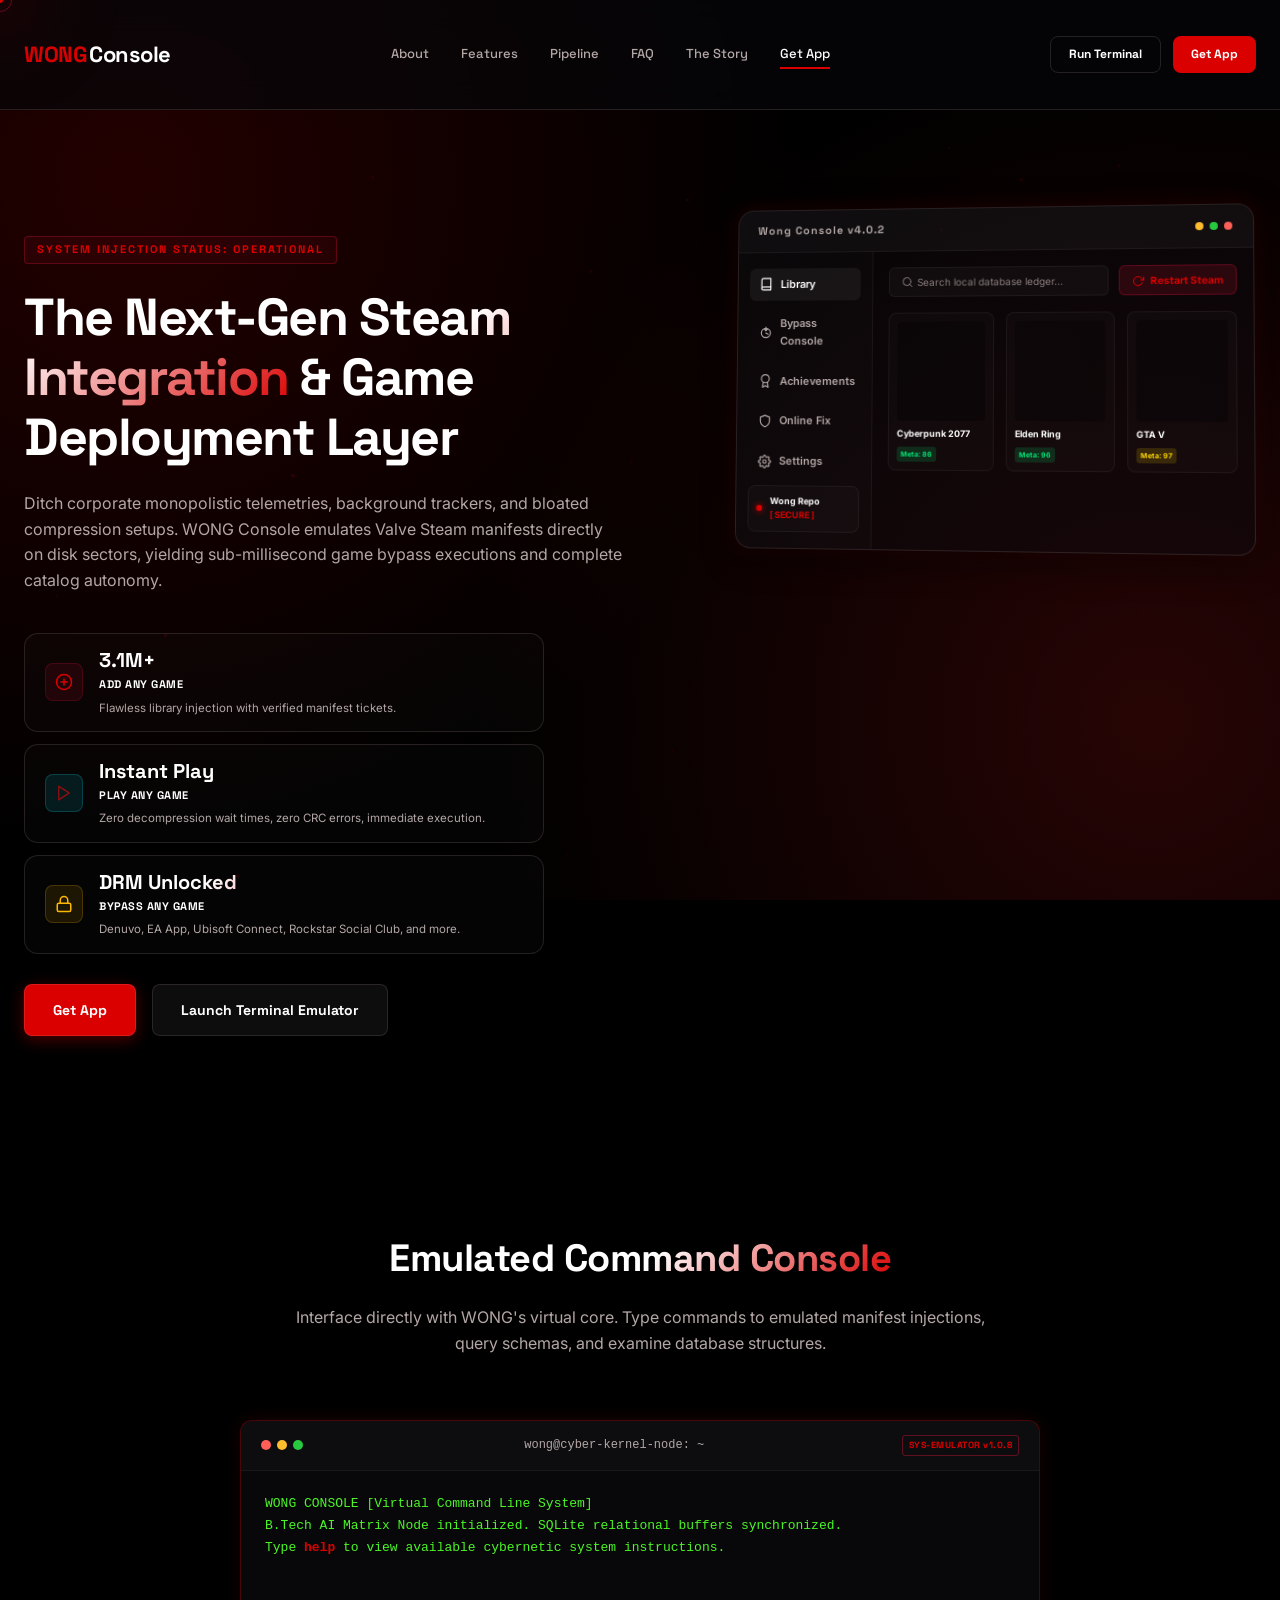
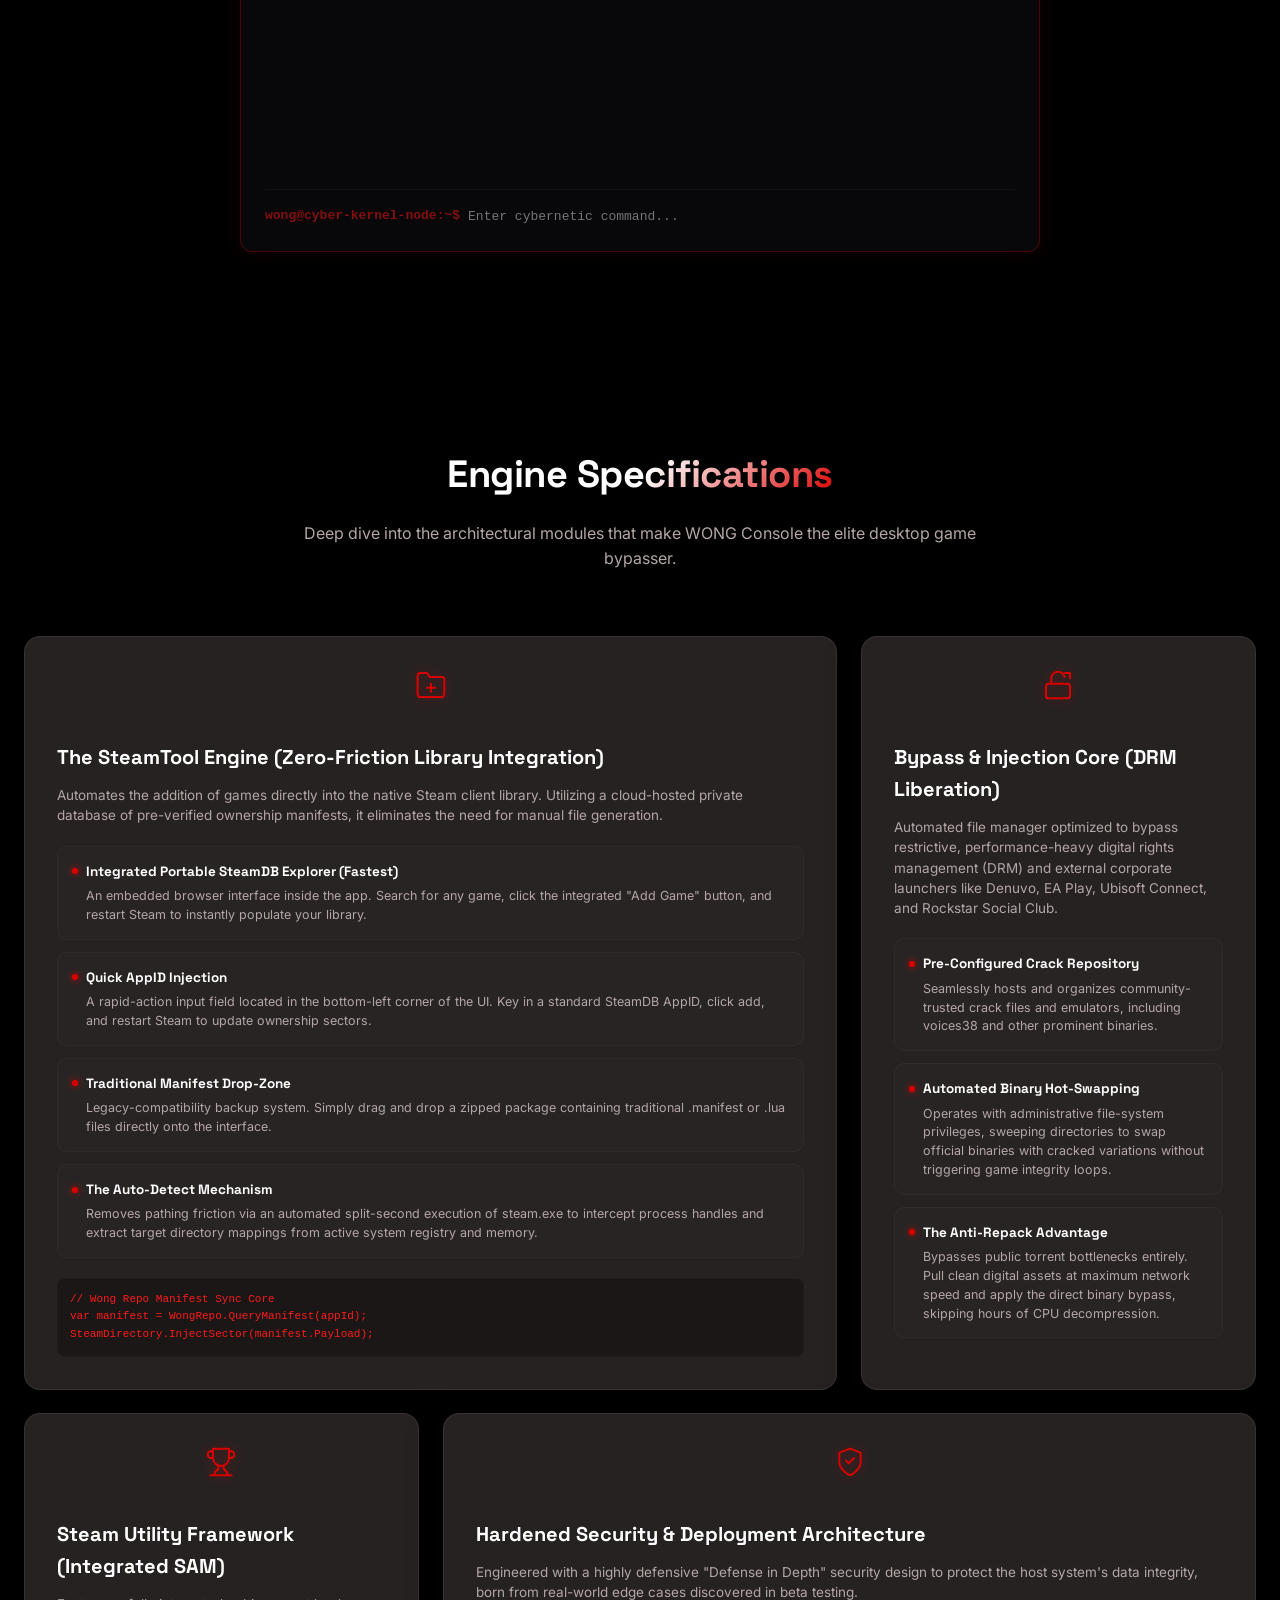
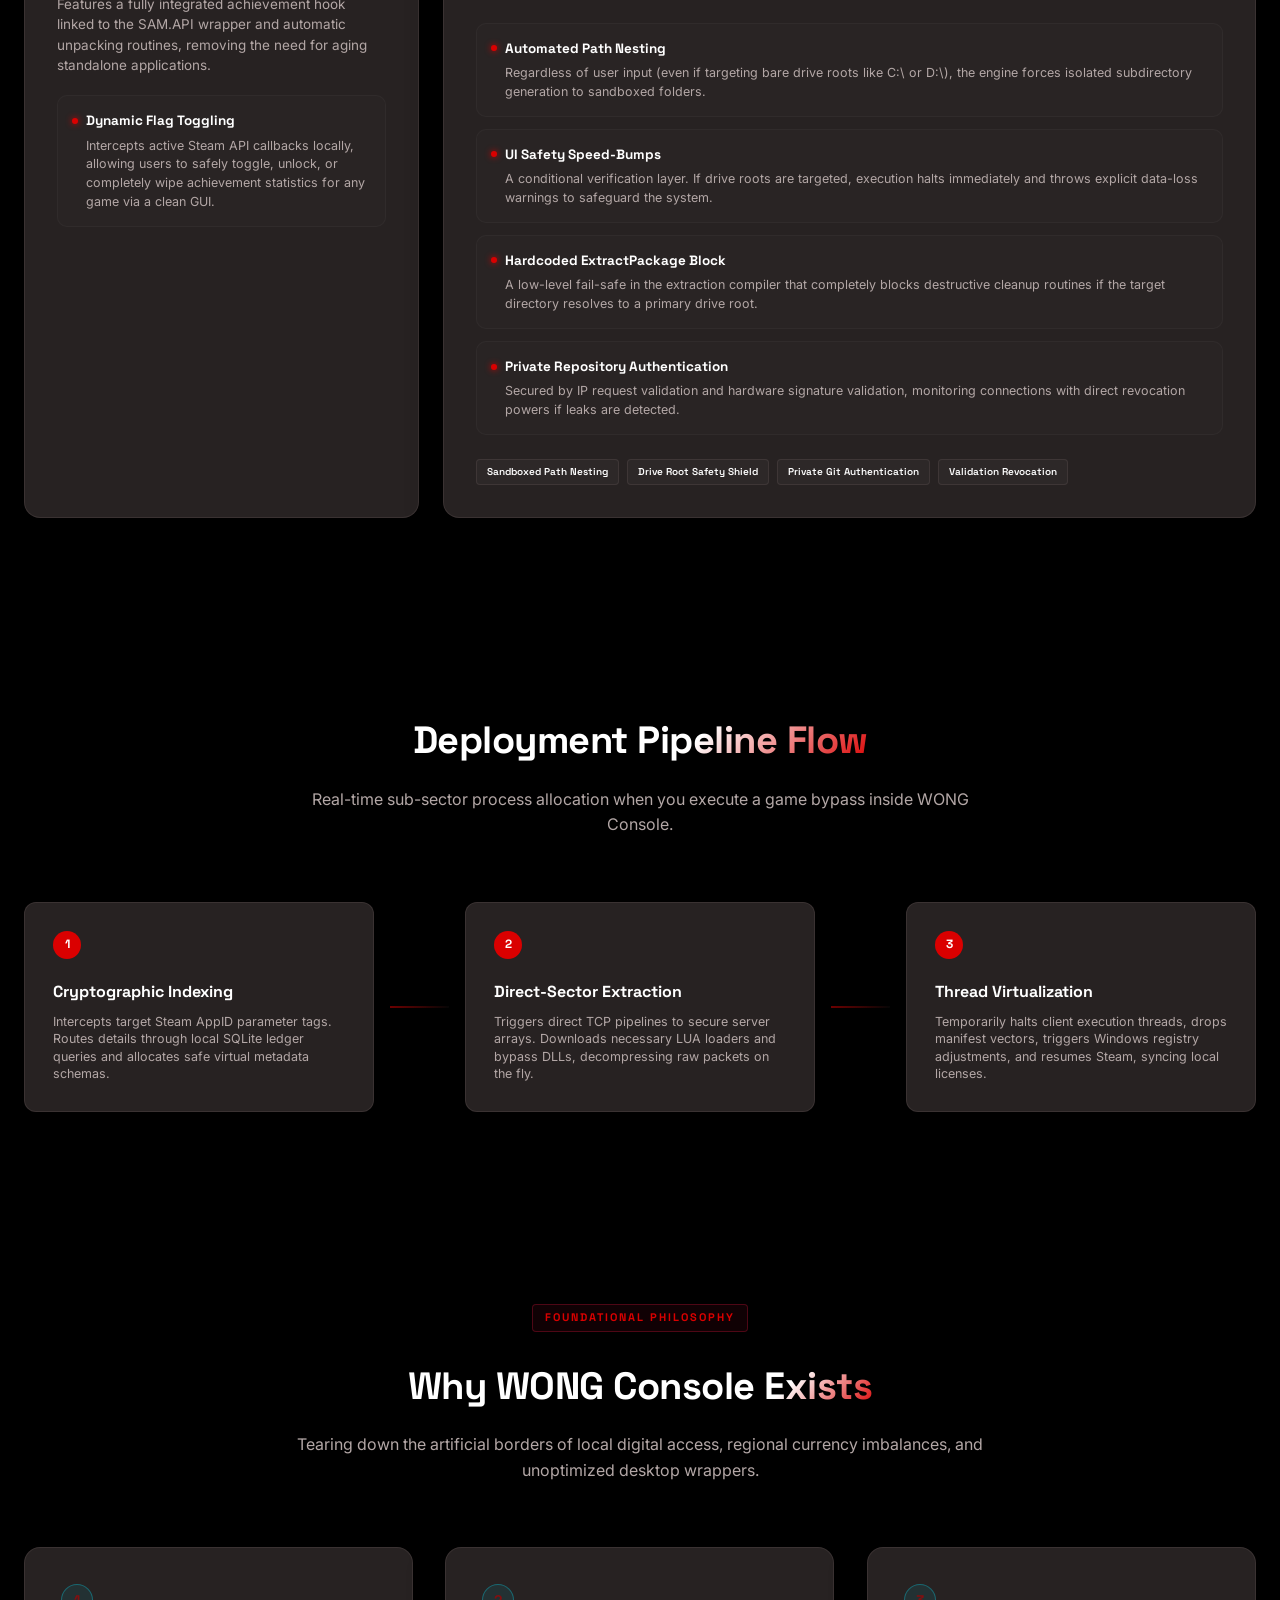
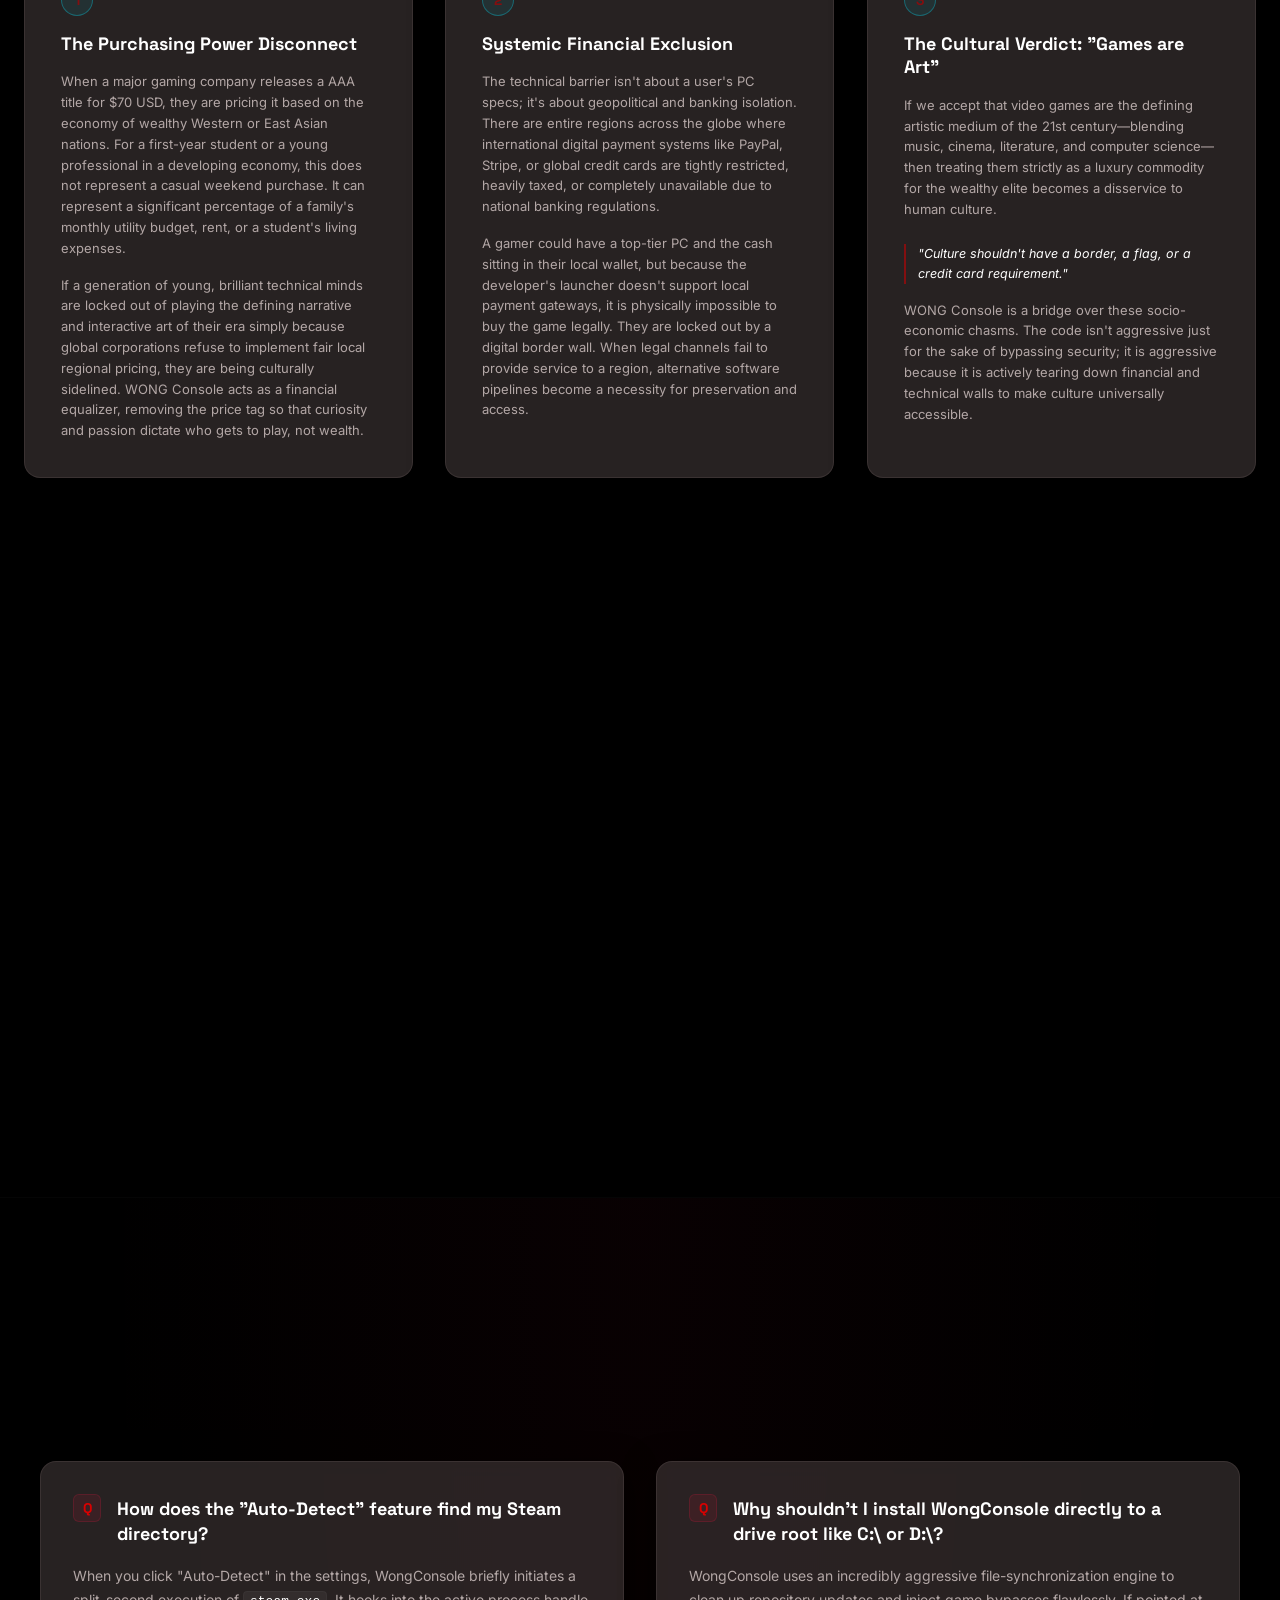
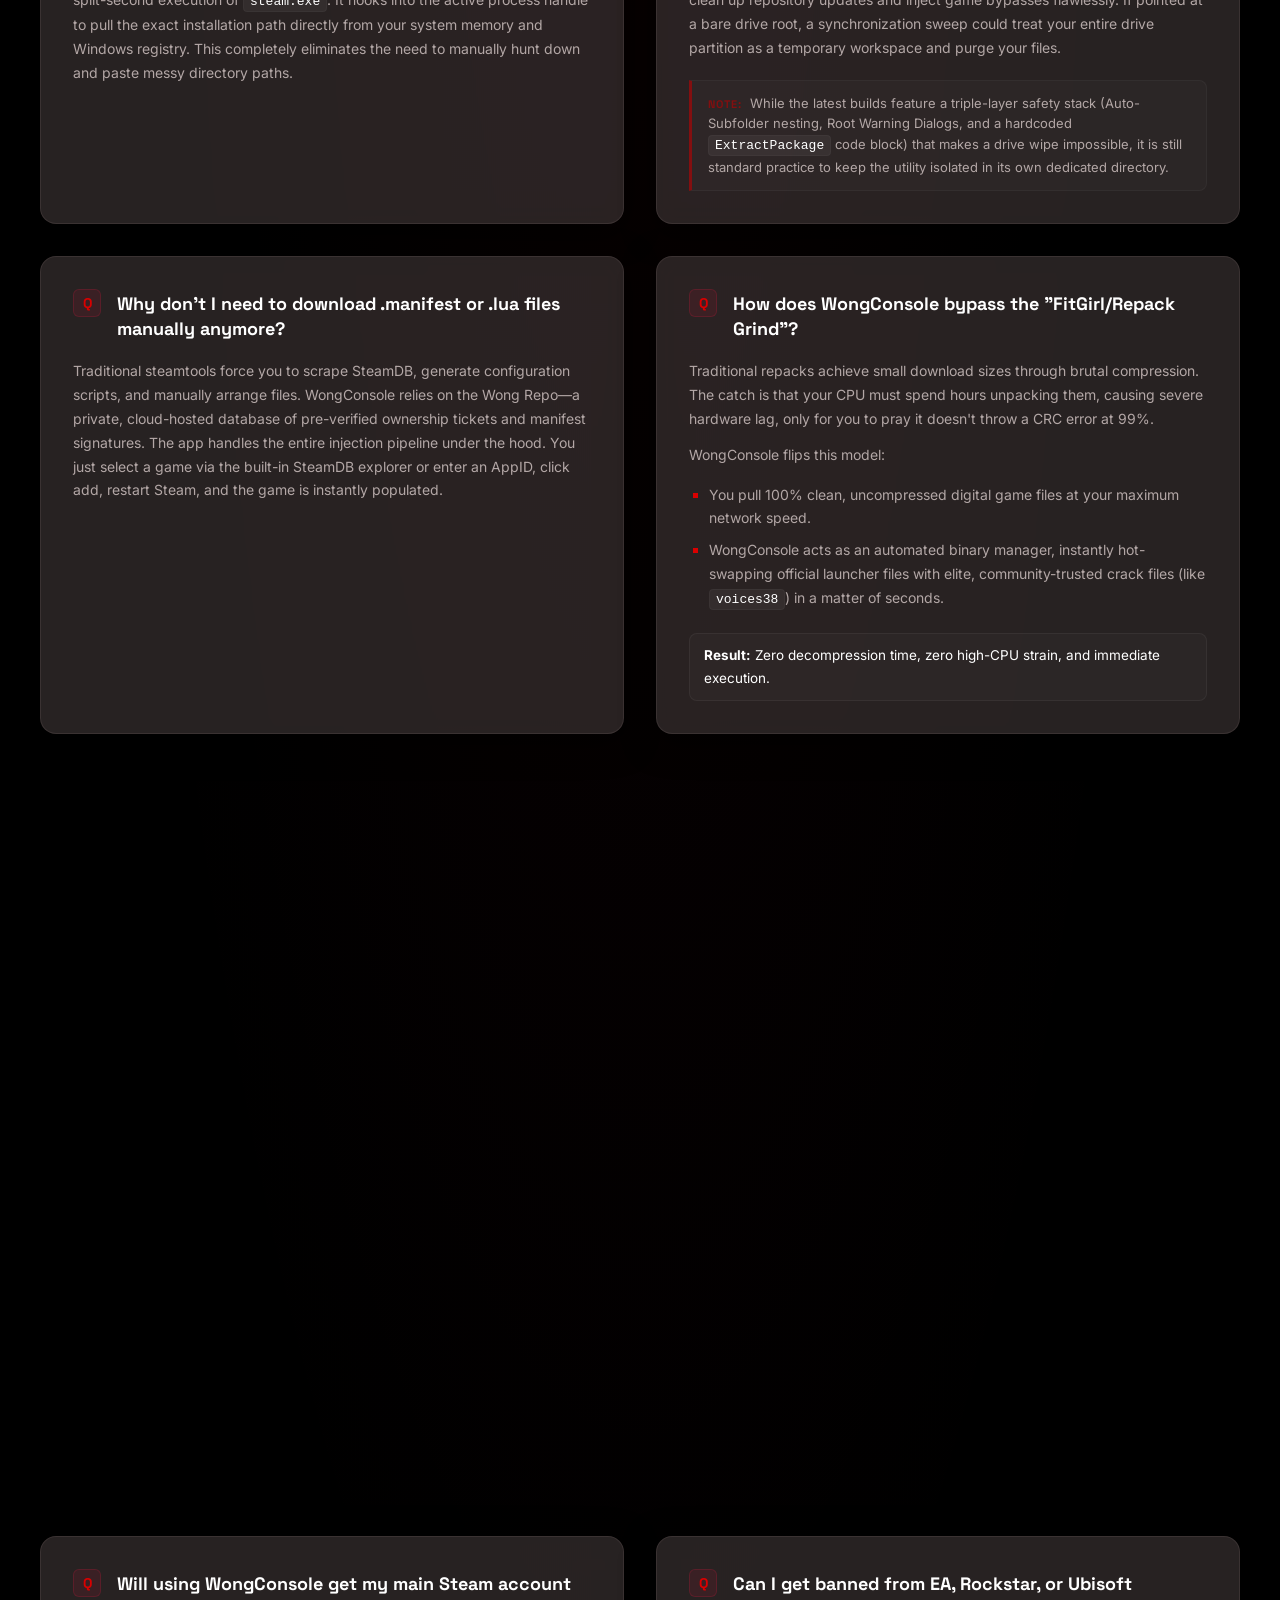
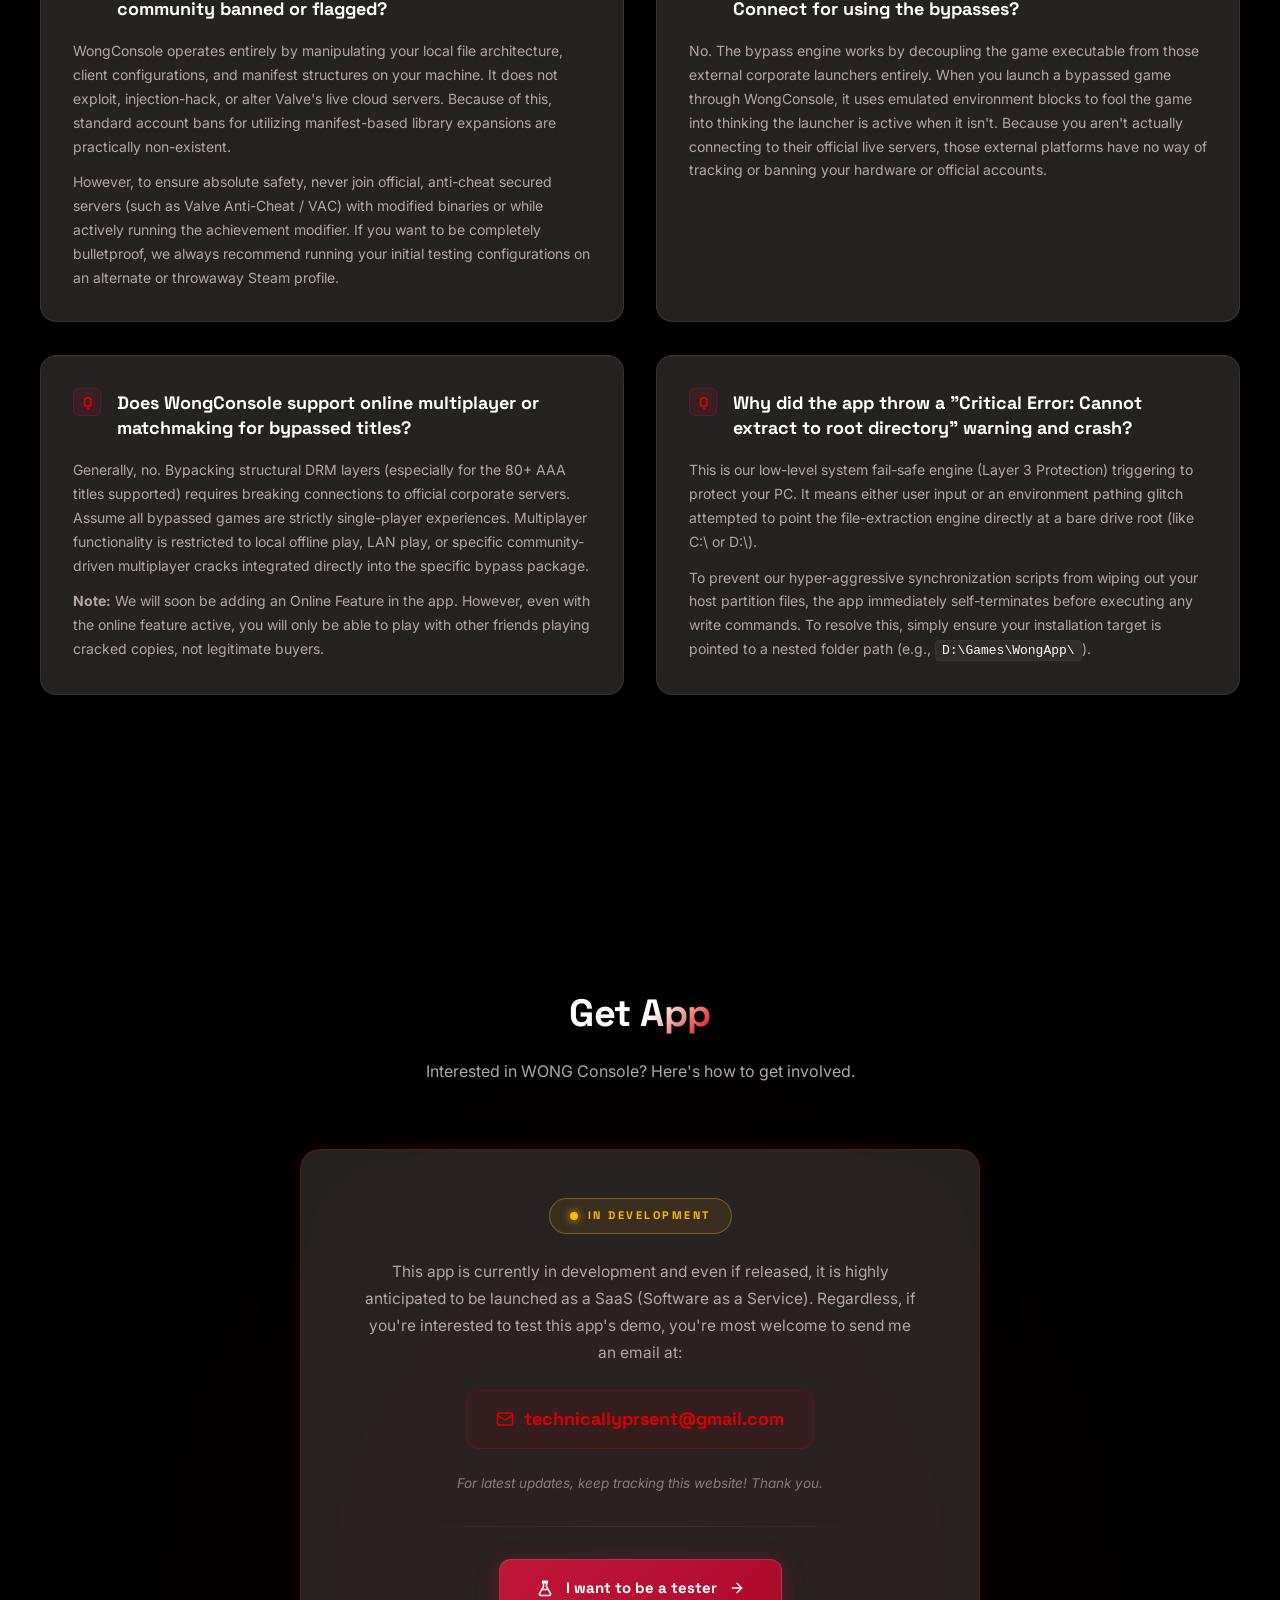
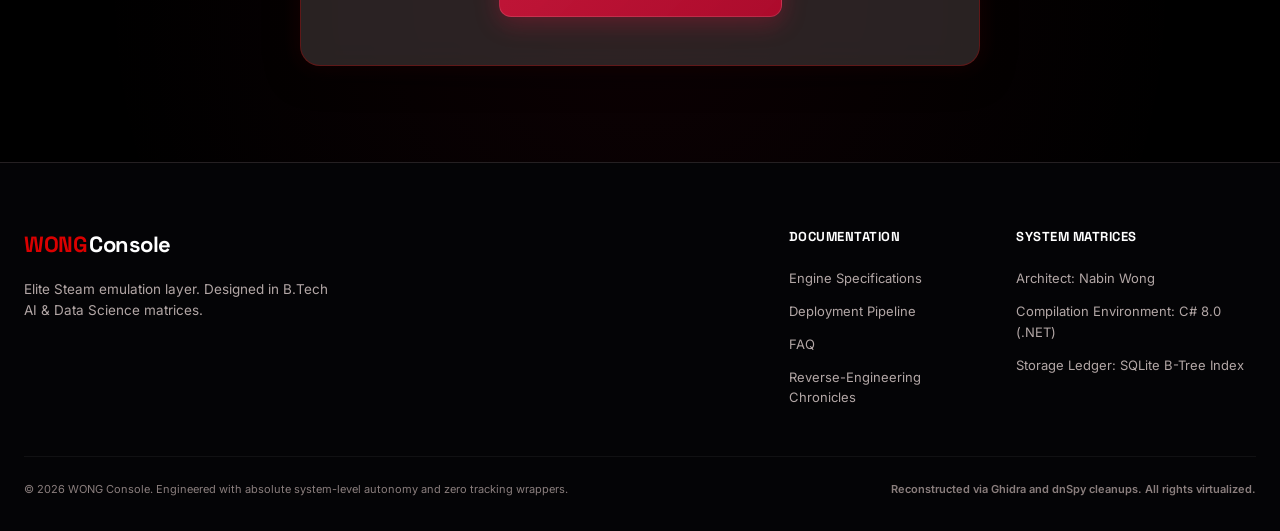
==== index.html @ 39226d30 "Sleek bento layout and premium custom pointer" ====
<!DOCTYPE html>
<html lang="en">
<head>
    <meta charset="UTF-8">
    <meta name="viewport" content="width=device-width, initial-scale=1.0">
    <meta name="description" content="WONG Console is a high-performance, O(1) memory-cached Steam companion and game bypass system built using GPU-accelerated XAML and local SQLite ledgers.">
    <title>WONG Console — High-Performance Steam Integration Engine</title>
    
    <!-- Premium Typography -->
    <link rel="preconnect" href="https://fonts.googleapis.com">
    <link rel="preconnect" href="https://fonts.gstatic.com" crossorigin>
    <link href="https://fonts.googleapis.com/css2?family=Space+Grotesk:wght@400;500;700&family=Inter:wght@300;400;500;600;700&display=swap" rel="stylesheet">
    
    <!-- Custom Cybernetic CSS Styling -->
    <link rel="stylesheet" href="index.css">
</head>
<body>

    <!-- Cyber Preloader Boot Sequence -->
    <div class="cyber-preloader" id="cyberPreloader">
        <div class="preloader-bg-glow"></div>
        <div class="preloader-grid-bg"></div>
        <div class="preloader-content">
            <div class="preloader-logo">
                <span class="preloader-logo-accent">WONG</span>Console
            </div>
            <div class="preloader-panel">
                <div class="preloader-logs" id="preloaderLogs">
                    <!-- Dynamic boot diagnostic logs fed via JS -->
                </div>
                <div class="preloader-progress-container">
                    <div class="preloader-progress-meta">
                        <span class="preloader-status" id="preloaderStatus">SYNCHRONIZING DESKTOP SECTORS...</span>
                        <span class="preloader-percentage" id="preloaderPercentage">00%</span>
                    </div>
                    <div class="preloader-bar-bg">
                        <div class="preloader-bar-fill" id="preloaderBarFill"></div>
                    </div>
                </div>
            </div>
        </div>
    </div>

    <!-- Scroll Progress Indicator -->
    <div class="scroll-progress-bar" id="scrollProgressBar"></div>

    <!-- Ambient Cursor Glow & Dual-Ring Pointer -->
    <div class="cursor-halo" id="cursorHalo"></div>
    <div class="cursor-ring" id="cursorRing"></div>
    <div class="cursor-dot" id="cursorDot"></div>

    <!-- Ambient Cybernetic Glow Backdrop -->
    <div class="ambient-glow" id="ambientGlow"></div>
    <div class="particles-container" id="particlesContainer"></div>

    <!-- Sticky Glassmorphic Header -->
    <header class="main-header" id="mainHeader">
        <div class="header-container">
            <a href="#" class="logo" id="logoLink">
                <span class="logo-accent">WONG</span>Console
            </a>
            
            <nav class="navbar" id="mainNavbar">
                <a href="#about" class="nav-link" id="navLinkAbout">About</a>
                <a href="#features" class="nav-link" id="navLinkFeatures">Features</a>
                <a href="#pipeline" class="nav-link" id="navLinkPipeline">Pipeline</a>
                <a href="#faq" class="nav-link" id="navLinkFaq">FAQ</a>
                <a href="#story" class="nav-link" id="navLinkStory">The Story</a>
                <a href="#getapp" class="nav-link active" id="navLinkGetApp">Get App</a>
            </nav>

            <div class="header-actions">
                <a href="#terminal" class="btn-action-outline" id="btnHeaderTerminal">Run Terminal</a>
                <a href="#getapp" class="btn-action-primary" id="btnHeaderGet">Get App</a>
            </div>
            
            <button class="mobile-menu-toggle" id="mobileMenuToggle" aria-label="Toggle navigation menu">
                <span class="bar"></span>
                <span class="bar"></span>
                <span class="bar"></span>
            </button>
        </div>
    </header>

    <!-- Mobile Navigation Drawer -->
    <div class="mobile-drawer" id="mobileDrawer">
        <nav class="mobile-navbar">
            <a href="#about" class="mobile-nav-link" id="mobileLinkAbout">About</a>
            <a href="#features" class="mobile-nav-link" id="mobileLinkFeatures">Features</a>
            <a href="#pipeline" class="mobile-nav-link" id="mobileLinkPipeline">Pipeline</a>
            <a href="#faq" class="mobile-nav-link" id="mobileLinkFaq">FAQ</a>
            <a href="#story" class="mobile-nav-link" id="mobileLinkStory">The Story</a>
            <a href="#getapp" class="mobile-nav-link" id="mobileLinkGetApp">Get App</a>
            <a href="#terminal" class="mobile-nav-link" id="mobileLinkTerminal">Simulator Terminal</a>
        </nav>
    </div>

    <!-- Main Content Area -->
    <main class="main-content" id="mainContent">

        <!-- Hero Section with Glowing Typography -->
        <section class="hero-section" id="about">
            <div class="section-container hero-container">
                <div class="hero-text-block">
                    <div class="system-tag reveal-item reveal-delay-1" id="heroSystemTag">SYSTEM INJECTION STATUS: OPERATIONAL</div>
                    <h1 class="hero-title reveal-item reveal-delay-2" id="heroTitle">
                        The Next-Gen <span class="gradient-text">Steam Integration</span> &amp; Game Deployment Layer
                    </h1>
                    <p class="hero-description reveal-item reveal-delay-3" id="heroDescription">
                        Ditch corporate monopolistic telemetries, background trackers, and bloated compression setups. WONG Console emulates Valve Steam manifests directly on disk sectors, yielding sub-millisecond game bypass executions and complete catalog autonomy.
                    </p>
                    
                    <!-- Specialty Pillars Bento -->
                    <div class="specialty-bento reveal-item reveal-delay-4" id="specialtyBento">
                        <!-- Pillar 1: Add any game -->
                        <div class="specialty-card" id="pillarAdd">
                            <div class="specialty-icon">
                                <svg width="18" height="18" viewBox="0 0 24 24" fill="none" stroke="currentColor" stroke-width="2" stroke-linecap="round" stroke-linejoin="round"><circle cx="12" cy="12" r="10"/><line x1="12" y1="8" x2="12" y2="16"/><line x1="8" y1="12" x2="16" y2="12"/></svg>
                            </div>
                            <div class="specialty-info">
                                <span class="specialty-val"><span id="metricGameCounter">0</span>+</span>
                                <span class="specialty-label">Add Any Game</span>
                                <span class="specialty-desc">Flawless library injection with verified manifest tickets.</span>
                            </div>
                        </div>
                        
                        <!-- Pillar 2: Play any game -->
                        <div class="specialty-card" id="pillarPlay">
                            <div class="specialty-icon">
                                <svg width="18" height="18" viewBox="0 0 24 24" fill="none" stroke="currentColor" stroke-width="2" stroke-linecap="round" stroke-linejoin="round"><polygon points="5 3 19 12 5 21 5 3"/></svg>
                            </div>
                            <div class="specialty-info">
                                <span class="specialty-val">Instant Play</span>
                                <span class="specialty-label">Play Any Game</span>
                                <span class="specialty-desc">Zero decompression wait times, zero CRC errors, immediate execution.</span>
                            </div>
                        </div>

                        <!-- Pillar 3: Bypass any game -->
                        <div class="specialty-card" id="pillarBypass">
                            <div class="specialty-icon">
                                <svg width="18" height="18" viewBox="0 0 24 24" fill="none" stroke="currentColor" stroke-width="2" stroke-linecap="round" stroke-linejoin="round"><rect x="3" y="11" width="18" height="11" rx="2" ry="2"/><path d="M7 11V7a5 5 0 0 1 10 0v4"/></svg>
                            </div>
                            <div class="specialty-info">
                                <span class="specialty-val gradient-text">DRM Unlocked</span>
                                <span class="specialty-label">Bypass Any Game</span>
                                <span class="specialty-desc">Denuvo, EA App, Ubisoft Connect, Rockstar Social Club, and more.</span>
                            </div>
                        </div>
                    </div>

                    <div class="hero-cta-buttons reveal-item reveal-delay-5">
                        <a href="#getapp" class="btn-primary" id="btnHeroGetApp">Get App</a>
                        <a href="#terminal" class="btn-secondary" id="btnHeroTerminal">Launch Terminal Emulator</a>
                    </div>
                </div>

                <!-- High-fidelity simulated App UI Shell (Interactive Card) -->
                <div class="hero-visual-block reveal-item reveal-scale reveal-delay-3" id="heroVisualBlock">
                    <div class="app-ui-mockup" id="appUiMockup">
                        <!-- Mockup Title Bar -->
                        <div class="mockup-titlebar">
                            <div class="titlebar-logo">Wong Console v4.0.2</div>
                            <div class="titlebar-controls">
                                <span class="dot dot-min"></span>
                                <span class="dot dot-max"></span>
                                <span class="dot dot-close"></span>
                            </div>
                        </div>
                        <!-- Mockup Main Structure -->
                        <div class="mockup-body">
                            <!-- Sidebar -->
                            <aside class="mockup-sidebar">
                                <div class="sidebar-item active"><svg class="sidebar-icon" width="14" height="14" viewBox="0 0 24 24" fill="none" stroke="currentColor" stroke-width="2" stroke-linecap="round" stroke-linejoin="round"><path d="M4 19.5A2.5 2.5 0 0 1 6.5 17H20"/><path d="M6.5 2H20v20H6.5A2.5 2.5 0 0 1 4 19.5v-15A2.5 2.5 0 0 1 6.5 2z"/></svg> Library</div>
                                <div class="sidebar-item"><svg class="sidebar-icon" width="14" height="14" viewBox="0 0 24 24" fill="none" stroke="currentColor" stroke-width="2" stroke-linecap="round" stroke-linejoin="round"><path d="M12 2v6l3-3"/><path d="M12 8l-3-3"/><path d="M20 12a8 8 0 1 1-16 0 8 8 0 0 1 16 0z"/><path d="M12 12l4 2"/></svg> Bypass Console</div>
                                <div class="sidebar-item"><svg class="sidebar-icon" width="14" height="14" viewBox="0 0 24 24" fill="none" stroke="currentColor" stroke-width="2" stroke-linecap="round" stroke-linejoin="round"><circle cx="12" cy="8" r="7"/><path d="M8.21 13.89L7 23l5-3 5 3-1.21-9.12"/></svg> Achievements</div>
                                <div class="sidebar-item"><svg class="sidebar-icon" width="14" height="14" viewBox="0 0 24 24" fill="none" stroke="currentColor" stroke-width="2" stroke-linecap="round" stroke-linejoin="round"><path d="M12 22s8-4 8-10V5l-8-3-8 3v7c0 6 8 10 8 10z"/></svg> Online Fix</div>
                                <div class="sidebar-item"><svg class="sidebar-icon" width="14" height="14" viewBox="0 0 24 24" fill="none" stroke="currentColor" stroke-width="2" stroke-linecap="round" stroke-linejoin="round"><circle cx="12" cy="12" r="3"/><path d="M19.4 15a1.65 1.65 0 0 0 .33 1.82l.06.06a2 2 0 0 1-2.83 2.83l-.06-.06a1.65 1.65 0 0 0-1.82-.33 1.65 1.65 0 0 0-1 1.51V21a2 2 0 0 1-4 0v-.09A1.65 1.65 0 0 0 9 19.4a1.65 1.65 0 0 0-1.82.33l-.06.06a2 2 0 0 1-2.83-2.83l.06-.06A1.65 1.65 0 0 0 4.68 15a1.65 1.65 0 0 0-1.51-1H3a2 2 0 0 1 0-4h.09A1.65 1.65 0 0 0 4.6 9a1.65 1.65 0 0 0-.33-1.82l-.06-.06a2 2 0 0 1 2.83-2.83l.06.06A1.65 1.65 0 0 0 9 4.68a1.65 1.65 0 0 0 1-1.51V3a2 2 0 0 1 4 0v.09a1.65 1.65 0 0 0 1 1.51 1.65 1.65 0 0 0 1.82-.33l.06-.06a2 2 0 0 1 2.83 2.83l-.06.06A1.65 1.65 0 0 0 19.4 9a1.65 1.65 0 0 0 1.51 1H21a2 2 0 0 1 0 4h-.09a1.65 1.65 0 0 0-1.51 1z"/></svg> Settings</div>
                                <div class="sidebar-status-card">
                                    <div class="status-indicator-dot"></div>
                                    <div class="status-card-text">
                                        <div class="status-card-title">Wong Repo</div>
                                        <div class="status-card-sub">[ SECURE ]</div>
                                    </div>
                                </div>
                            </aside>
                            <!-- Main Panel -->
                            <div class="mockup-main">
                                <div class="mockup-header">
                                    <div class="mockup-search-bar"><svg class="mockup-inline-icon" width="12" height="12" viewBox="0 0 24 24" fill="none" stroke="currentColor" stroke-width="2" stroke-linecap="round" stroke-linejoin="round"><circle cx="11" cy="11" r="8"/><line x1="21" y1="21" x2="16.65" y2="16.65"/></svg> Search local database ledger...</div>
                                    <div class="mockup-steam-btn"><svg class="mockup-inline-icon" width="12" height="12" viewBox="0 0 24 24" fill="none" stroke="currentColor" stroke-width="2" stroke-linecap="round" stroke-linejoin="round"><polyline points="23 4 23 10 17 10"/><path d="M20.49 15a9 9 0 1 1-2.12-9.36L23 10"/></svg> Restart Steam</div>
                                </div>
                                <div class="mockup-grid">
                                    <div class="mockup-card">
                                        <div class="mockup-card-image card-img-cyberpunk"></div>
                                        <div class="mockup-card-title">Cyberpunk 2077</div>
                                        <div class="mockup-card-pill pill-green">Meta: 86</div>
                                    </div>
                                    <div class="mockup-card">
                                        <div class="mockup-card-image card-img-elden"></div>
                                        <div class="mockup-card-title">Elden Ring</div>
                                        <div class="mockup-card-pill pill-green">Meta: 96</div>
                                    </div>
                                    <div class="mockup-card">
                                        <div class="mockup-card-image card-img-gta"></div>
                                        <div class="mockup-card-title">GTA V</div>
                                        <div class="mockup-card-pill pill-gold">Meta: 97</div>
                                    </div>
                                </div>
                            </div>
                        </div>
                    </div>
                </div>
            </div>
        </section>

        <!-- Interactive Terminal Simulator -->
        <section class="terminal-section" id="terminal">
            <div class="section-container">
                <div class="section-header">
                    <h2 class="section-title">Emulated <span class="gradient-text">Command Console</span></h2>
                    <p class="section-subtitle">Interface directly with WONG's virtual core. Type commands to emulated manifest injections, query schemas, and examine database structures.</p>
                </div>

                <div class="terminal-wrapper" id="terminalWrapper">
                    <div class="terminal-header">
                        <div class="terminal-controls">
                            <span class="t-dot t-red"></span>
                            <span class="t-dot t-yellow"></span>
                            <span class="t-dot t-green"></span>
                        </div>
                        <div class="terminal-title">wong@cyber-kernel-node: ~</div>
                        <div class="terminal-badge">SYS-EMULATOR v1.0.8</div>
                    </div>
                    <div class="terminal-body" id="terminalBody">
                        <div class="terminal-line">WONG CONSOLE [Virtual Command Line System]</div>
                        <div class="terminal-line">B.Tech AI Matrix Node initialized. SQLite relational buffers synchronized.</div>
                        <div class="terminal-line">Type <span class="text-crimson font-bold">help</span> to view available cybernetic system instructions.</div>
                        <br>
                        <div class="terminal-output-container" id="terminalOutput"></div>
                        <div class="terminal-input-line">
                            <span class="terminal-prompt">wong@cyber-kernel-node:~$</span>
                            <input type="text" class="terminal-input" id="terminalInput" autofocus autocomplete="off" spellcheck="false" placeholder="Enter cybernetic command...">
                        </div>
                    </div>
                </div>
            </div>
        </section>

        <!-- Bento Grid Features Section -->
        <section class="features-section" id="features">
            <div class="section-container">
                <div class="section-header reveal-item reveal-scale">
                    <h2 class="section-title">Engine <span class="gradient-text">Specifications</span></h2>
                    <p class="section-subtitle">Deep dive into the architectural modules that make WONG Console the elite desktop game bypasser.</p>
                </div>

                <div class="bento-grid" id="bentoGrid">
                    <!-- Card 1: The SteamTool Engine -->
                    <div class="bento-card bento-w-2 reveal-item reveal-scale reveal-delay-1" id="bentoCardSteamTool">
                        <div class="bento-icon">
                            <svg class="icon-svg bento-icon-svg" width="28" height="28" viewBox="0 0 24 24" fill="none" stroke="currentColor" stroke-width="1.5" stroke-linecap="round" stroke-linejoin="round"><path d="M22 19a2 2 0 0 1-2 2H4a2 2 0 0 1-2-2V5a2 2 0 0 1 2-2h5l2 3h9a2 2 0 0 1 2 2z"/><line x1="12" y1="11" x2="12" y2="17"/><line x1="9" y1="14" x2="15" y2="14"/></svg>
                        </div>
                        <h3 class="bento-title">The SteamTool Engine (Zero-Friction Library Integration)</h3>
                        <p class="bento-desc">
                            Automates the addition of games directly into the native Steam client library. Utilizing a cloud-hosted private database of pre-verified ownership manifests, it eliminates the need for manual file generation.
                        </p>
                        
                        <div class="bento-sublist">
                            <div class="bento-subitem">
                                <div class="subitem-title"><span class="bullet-dot"></span> Integrated Portable SteamDB Explorer (Fastest)</div>
                                <p class="subitem-desc">An embedded browser interface inside the app. Search for any game, click the integrated "Add Game" button, and restart Steam to instantly populate your library.</p>
                            </div>
                            <div class="bento-subitem">
                                <div class="subitem-title"><span class="bullet-dot"></span> Quick AppID Injection</div>
                                <p class="subitem-desc">A rapid-action input field located in the bottom-left corner of the UI. Key in a standard SteamDB AppID, click add, and restart Steam to update ownership sectors.</p>
                            </div>
                            <div class="bento-subitem">
                                <div class="subitem-title"><span class="bullet-dot"></span> Traditional Manifest Drop-Zone</div>
                                <p class="subitem-desc">Legacy-compatibility backup system. Simply drag and drop a zipped package containing traditional .manifest or .lua files directly onto the interface.</p>
                            </div>
                            <div class="bento-subitem">
                                <div class="subitem-title"><span class="bullet-dot"></span> The Auto-Detect Mechanism</div>
                                <p class="subitem-desc">Removes pathing friction via an automated split-second execution of steam.exe to intercept process handles and extract target directory mappings from active system registry and memory.</p>
                            </div>
                        </div>

                        <div class="bento-code-preview" style="margin-top: 20px;">
                            <pre><code>// Wong Repo Manifest Sync Core
var manifest = WongRepo.QueryManifest(appId);
SteamDirectory.InjectSector(manifest.Payload);</code></pre>
                        </div>
                    </div>

                    <!-- Card 2: Bypass & Injection Core -->
                    <div class="bento-card reveal-item reveal-scale reveal-delay-2" id="bentoCardBypassCore">
                        <div class="bento-icon">
                            <svg class="icon-svg bento-icon-svg" width="28" height="28" viewBox="0 0 24 24" fill="none" stroke="currentColor" stroke-width="1.5" stroke-linecap="round" stroke-linejoin="round"><rect x="3" y="11" width="18" height="11" rx="2" ry="2"/><path d="M7 11V7a5 5 0 0 1 9.9-1"/><polyline points="21 7 21 3 17 3"/></svg>
                        </div>
                        <h3 class="bento-title">Bypass &amp; Injection Core (DRM Liberation)</h3>
                        <p class="bento-desc">
                            Automated file manager optimized to bypass restrictive, performance-heavy digital rights management (DRM) and external corporate launchers like Denuvo, EA Play, Ubisoft Connect, and Rockstar Social Club.
                        </p>
                        
                        <div class="bento-sublist">
                            <div class="bento-subitem">
                                <div class="subitem-title"><span class="bullet-dot"></span> Pre-Configured Crack Repository</div>
                                <p class="subitem-desc">Seamlessly hosts and organizes community-trusted crack files and emulators, including voices38 and other prominent binaries.</p>
                            </div>
                            <div class="bento-subitem">
                                <div class="subitem-title"><span class="bullet-dot"></span> Automated Binary Hot-Swapping</div>
                                <p class="subitem-desc">Operates with administrative file-system privileges, sweeping directories to swap official binaries with cracked variations without triggering game integrity loops.</p>
                            </div>
                            <div class="bento-subitem">
                                <div class="subitem-title"><span class="bullet-dot"></span> The Anti-Repack Advantage</div>
                                <p class="subitem-desc">Bypasses public torrent bottlenecks entirely. Pull clean digital assets at maximum network speed and apply the direct binary bypass, skipping hours of CPU decompression.</p>
                            </div>
                        </div>
                    </div>

                    <!-- Card 3: Steam Utility Framework -->
                    <div class="bento-card reveal-item reveal-scale reveal-delay-1" id="bentoCardUtilityFramework">
                        <div class="bento-icon">
                            <svg class="icon-svg bento-icon-svg" width="28" height="28" viewBox="0 0 24 24" fill="none" stroke="currentColor" stroke-width="1.5" stroke-linecap="round" stroke-linejoin="round"><path d="M6 9H4.5a2.5 2.5 0 0 1 0-5H6"/><path d="M18 9h1.5a2.5 2.5 0 0 0 0-5H18"/><path d="M4 22h16"/><path d="M10 14.66V17c0 .55-.47.98-.97 1.21C7.85 18.75 7 20.24 7 22"/><path d="M14 14.66V17c0 .55.47.98.97 1.21C16.15 18.75 17 20.24 17 22"/><path d="M18 2H6v7a6 6 0 0 0 12 0V2Z"/></svg>
                        </div>
                        <h3 class="bento-title">Steam Utility Framework (Integrated SAM)</h3>
                        <p class="bento-desc">
                            Features a fully integrated achievement hook linked to the SAM.API wrapper and automatic unpacking routines, removing the need for aging standalone applications.
                        </p>
                        
                        <div class="bento-sublist">
                            <div class="bento-subitem">
                                <div class="subitem-title"><span class="bullet-dot"></span> Dynamic Flag Toggling</div>
                                <p class="subitem-desc">Intercepts active Steam API callbacks locally, allowing users to safely toggle, unlock, or completely wipe achievement statistics for any game via a clean GUI.</p>
                            </div>
                        </div>
                    </div>

                    <!-- Card 4: Hardened Security & Deployment -->
                    <div class="bento-card bento-w-2 reveal-item reveal-scale reveal-delay-3" id="bentoCardSecurity">
                        <div class="bento-icon">
                            <svg class="icon-svg bento-icon-svg" width="28" height="28" viewBox="0 0 24 24" fill="none" stroke="currentColor" stroke-width="1.5" stroke-linecap="round" stroke-linejoin="round"><path d="M12 22s8-4 8-10V5l-8-3-8 3v7c0 6 8 10 8 10z"/><polyline points="9 11 11 13 15 9"/></svg>
                        </div>
                        <h3 class="bento-title">Hardened Security &amp; Deployment Architecture</h3>
                        <p class="bento-desc">
                            Engineered with a highly defensive "Defense in Depth" security design to protect the host system's data integrity, born from real-world edge cases discovered in beta testing.
                        </p>
                        
                        <div class="bento-sublist">
                            <div class="bento-subitem">
                                <div class="subitem-title"><span class="bullet-dot"></span> Automated Path Nesting</div>
                                <p class="subitem-desc">Regardless of user input (even if targeting bare drive roots like C:\ or D:\), the engine forces isolated subdirectory generation to sandboxed folders.</p>
                            </div>
                            <div class="bento-subitem">
                                <div class="subitem-title"><span class="bullet-dot"></span> UI Safety Speed-Bumps</div>
                                <p class="subitem-desc">A conditional verification layer. If drive roots are targeted, execution halts immediately and throws explicit data-loss warnings to safeguard the system.</p>
                            </div>
                            <div class="bento-subitem">
                                <div class="subitem-title"><span class="bullet-dot"></span> Hardcoded ExtractPackage Block</div>
                                <p class="subitem-desc">A low-level fail-safe in the extraction compiler that completely blocks destructive cleanup routines if the target directory resolves to a primary drive root.</p>
                            </div>
                            <div class="bento-subitem">
                                <div class="subitem-title"><span class="bullet-dot"></span> Private Repository Authentication</div>
                                <p class="subitem-desc">Secured by IP request validation and hardware signature validation, monitoring connections with direct revocation powers if leaks are detected.</p>
                            </div>
                        </div>

                        <div class="bento-tag-list">
                            <span class="bento-tag">Sandboxed Path Nesting</span>
                            <span class="bento-tag">Drive Root Safety Shield</span>
                            <span class="bento-tag">Private Git Authentication</span>
                            <span class="bento-tag">Validation Revocation</span>
                        </div>
                    </div>
                </div>
            </div>
        </section>

        <!-- Technical Pipeline Flowchart -->
        <section class="pipeline-section" id="pipeline">
            <div class="section-container">
                <div class="section-header reveal-item reveal-scale">
                    <h2 class="section-title">Deployment <span class="gradient-text">Pipeline Flow</span></h2>
                    <p class="section-subtitle">Real-time sub-sector process allocation when you execute a game bypass inside WONG Console.</p>
                </div>

                <div class="pipeline-flow" id="pipelineFlow">
                    <!-- Flow Step 1 -->
                    <div class="pipeline-card reveal-item reveal-left reveal-delay-1" id="pipeStep1">
                        <div class="pipe-num">1</div>
                        <h3 class="pipe-title">Cryptographic Indexing</h3>
                        <p class="pipe-desc">
                            Intercepts target Steam AppID parameter tags. Routes details through local SQLite ledger queries and allocates safe virtual metadata schemas.
                        </p>
                    </div>

                    <!-- Flow Line -->
                    <div class="pipe-line"></div>

                    <!-- Flow Step 2 -->
                    <div class="pipeline-card reveal-item reveal-scale reveal-delay-2" id="pipeStep2">
                        <div class="pipe-num">2</div>
                        <h3 class="pipe-title">Direct-Sector Extraction</h3>
                        <p class="pipe-desc">
                            Triggers direct TCP pipelines to secure server arrays. Downloads necessary LUA loaders and bypass DLLs, decompressing raw packets on the fly.
                        </p>
                    </div>

                    <!-- Flow Line -->
                    <div class="pipe-line"></div>

                    <!-- Flow Step 3 -->
                    <div class="pipeline-card reveal-item reveal-right reveal-delay-3" id="pipeStep3">
                        <div class="pipe-num">3</div>
                        <h3 class="pipe-title">Thread Virtualization</h3>
                        <p class="pipe-desc">
                            Temporarily halts client execution threads, drops manifest vectors, triggers Windows registry adjustments, and resumes Steam, syncing local licenses.
                        </p>
                    </div>
                </div>
            </div>
        </section>

        <!-- Why WONG Console Exists Section -->
        <section class="story-section" id="story">
            <div class="section-container">
                <div class="section-header reveal-item reveal-scale">
                    <div class="system-tag">FOUNDATIONAL PHILOSOPHY</div>
                    <h2 class="section-title">Why WONG Console <span class="gradient-text">Exists</span></h2>
                    <p class="section-subtitle">Tearing down the artificial borders of local digital access, regional currency imbalances, and unoptimized desktop wrappers.</p>
                </div>

                <div class="reasons-grid">
                    <!-- Point 1: Purchasing Power Disconnect -->
                    <div class="reasons-card reveal-item reveal-scale reveal-delay-1">
                        <div class="reasons-num">1</div>
                        <h3 class="reasons-title">The Purchasing Power Disconnect</h3>
                        <p class="reasons-desc">
                            When a major gaming company releases a AAA title for $70 USD, they are pricing it based on the economy of wealthy Western or East Asian nations. For a first-year student or a young professional in a developing economy, this does not represent a casual weekend purchase. It can represent a significant percentage of a family's monthly utility budget, rent, or a student's living expenses.
                        </p>
                        <p class="reasons-desc">
                            If a generation of young, brilliant technical minds are locked out of playing the defining narrative and interactive art of their era simply because global corporations refuse to implement fair local regional pricing, they are being culturally sidelined. WONG Console acts as a financial equalizer, removing the price tag so that curiosity and passion dictate who gets to play, not wealth.
                        </p>
                    </div>

                    <!-- Point 2: Systemic Financial Exclusion -->
                    <div class="reasons-card reveal-item reveal-scale reveal-delay-2">
                        <div class="reasons-num">2</div>
                        <h3 class="reasons-title">Systemic Financial Exclusion</h3>
                        <p class="reasons-desc">
                            The technical barrier isn't about a user's PC specs; it's about geopolitical and banking isolation. There are entire regions across the globe where international digital payment systems like PayPal, Stripe, or global credit cards are tightly restricted, heavily taxed, or completely unavailable due to national banking regulations.
                        </p>
                        <p class="reasons-desc">
                            A gamer could have a top-tier PC and the cash sitting in their local wallet, but because the developer's launcher doesn't support local payment gateways, it is physically impossible to buy the game legally. They are locked out by a digital border wall. When legal channels fail to provide service to a region, alternative software pipelines become a necessity for preservation and access.
                        </p>
                    </div>

                    <!-- Point 3: Cultural Verdict: "Games are Art" -->
                    <div class="reasons-card reveal-item reveal-scale reveal-delay-3">
                        <div class="reasons-num">3</div>
                        <h3 class="reasons-title">The Cultural Verdict: "Games are Art"</h3>
                        <p class="reasons-desc">
                            If we accept that video games are the defining artistic medium of the 21st century—blending music, cinema, literature, and computer science—then treating them strictly as a luxury commodity for the wealthy elite becomes a disservice to human culture.
                        </p>
                        <div class="reasons-quote">
                            "Culture shouldn't have a border, a flag, or a credit card requirement."
                        </div>
                        <p class="reasons-desc">
                            WONG Console is a bridge over these socio-economic chasms. The code isn't aggressive just for the sake of bypassing security; it is aggressive because it is actively tearing down financial and technical walls to make culture universally accessible.
                        </p>
                    </div>

                    <!-- Point 4: Eliminating Torrent and Repack Slow Grind -->
                    <div class="reasons-card reveal-item reveal-scale reveal-delay-1">
                        <div class="reasons-num">4</div>
                        <h3 class="reasons-title">Eliminating the Torrent and Repack "Slow Grind"</h3>
                        <p class="reasons-desc">
                            Traditional alternative channels are fundamentally bogged down by the "repack grind". Relying on public torrent sites or standard repack distribution channels like FitGirl forces a frustrating, time-consuming compromise:
                        </p>
                        <p class="reasons-desc">
                            <strong>The Torrent Bottleneck:</strong> You are completely at the mercy of peer seeds. <strong>The Decompression Tax:</strong> To save bandwidth, repacks use extreme compression algorithms. Your CPU pins to 100% usage, your entire PC lags, and you wait hours for installations to unpack.
                        </p>
                        <p class="reasons-desc">
                            WONG Console entirely eliminates this loop. By operating directly on top of clean Steam files and utilizing the cloud-driven architecture of the Wong Repo, there are no multi-hour installations or CRC errors. You fetch clean files directly at maximum network speeds, apply the binary bypass instantly, and play immediately.
                        </p>
                    </div>

                    <!-- Point 5: Launcher Bloat and DRM Chaos -->
                    <div class="reasons-card reveal-item reveal-scale reveal-delay-2">
                        <div class="reasons-num">5</div>
                        <h3 class="reasons-title">Launcher Bloat &amp; DRM Chaos</h3>
                        <p class="reasons-desc">
                            Modern digital rights management (DRM) layers and third-party launchers (EA Play, Rockstar Social Club, Ubisoft Connect) have become incredibly invasive. They don't just protect copyright; they degrade gaming performance, introduce stuttering, and gatekeep games you've already paid for behind unstable servers.
                        </p>
                        <p class="reasons-desc">
                            Managing cracks and emulation fixes from legendary creators manually is a nightmare. Drop the wrong .dll into a clean directory, and you break the build. WONG Console acts as a high-speed, automated manager for game bypasses, injecting clean fixes instantly without human error via a seamless programmatic toggle.
                        </p>
                    </div>

                    <!-- Point 6: A Unified Power-User Hub -->
                    <div class="reasons-card reveal-item reveal-scale reveal-delay-3">
                        <div class="reasons-num">6</div>
                        <h3 class="reasons-title">A Unified Power-User Hub</h3>
                        <p class="reasons-desc">
                            The PC gaming utility space has always been heavily segregated. If you wanted to manage your library structure, you used one tool. If you wanted to fix DRM issues, you used another. If you wanted to test or fix achievement unlocks, you had to download an entirely separate, aging Steam Achievement Manager (SAM).
                        </p>
                        <p class="reasons-desc">
                            Juggling multiple independent, unoptimized executables felt sloppy. WONG Console represents total convergence: fusing an advanced manifest injector, a powerful DRM bypass installer, and a modern achievement modifier into a singular, cohesive desktop workspace.
                        </p>
                    </div>
                </div>
            </div>
        </section>

        <!-- FAQ Section -->
        <section class="faq-section" id="faq">
            <div class="section-container">
                <div class="section-header reveal-item reveal-scale">
                    <h2 class="section-title">Frequently Asked <span class="gradient-text">Questions</span></h2>
                    <p class="section-subtitle">Technical answers, security protocols, and operational guidelines for WongConsole.</p>
                </div>

                <div class="faq-grid">
                    <!-- Q1 -->
                    <div class="faq-card reveal-item reveal-scale reveal-delay-1">
                        <div class="faq-question">
                            <span class="faq-q-indicator">Q</span>
                            <h3>How does the "Auto-Detect" feature find my Steam directory?</h3>
                        </div>
                        <div class="faq-answer">
                            <p>When you click "Auto-Detect" in the settings, WongConsole briefly initiates a split-second execution of <code>steam.exe</code>. It hooks into the active process handle to pull the exact installation path directly from your system memory and Windows registry. This completely eliminates the need to manually hunt down and paste messy directory paths.</p>
                        </div>
                    </div>

                    <!-- Q2 -->
                    <div class="faq-card reveal-item reveal-scale reveal-delay-2">
                        <div class="faq-question">
                            <span class="faq-q-indicator">Q</span>
                            <h3>Why shouldn't I install WongConsole directly to a drive root like C:\ or D:\?</h3>
                        </div>
                        <div class="faq-answer">
                            <p>WongConsole uses an incredibly aggressive file-synchronization engine to clean up repository updates and inject game bypasses flawlessly. If pointed at a bare drive root, a synchronization sweep could treat your entire drive partition as a temporary workspace and purge your files.</p>
                            <div class="faq-note">
                                <span class="note-label">NOTE:</span> While the latest builds feature a triple-layer safety stack (Auto-Subfolder nesting, Root Warning Dialogs, and a hardcoded <code>ExtractPackage</code> code block) that makes a drive wipe impossible, it is still standard practice to keep the utility isolated in its own dedicated directory.
                            </div>
                        </div>
                    </div>

                    <!-- Q3 -->
                    <div class="faq-card reveal-item reveal-scale reveal-delay-1">
                        <div class="faq-question">
                            <span class="faq-q-indicator">Q</span>
                            <h3>Why don't I need to download .manifest or .lua files manually anymore?</h3>
                        </div>
                        <div class="faq-answer">
                            <p>Traditional steamtools force you to scrape SteamDB, generate configuration scripts, and manually arrange files. WongConsole relies on the Wong Repo—a private, cloud-hosted database of pre-verified ownership tickets and manifest signatures. The app handles the entire injection pipeline under the hood. You just select a game via the built-in SteamDB explorer or enter an AppID, click add, restart Steam, and the game is instantly populated.</p>
                        </div>
                    </div>

                    <!-- Q4 -->
                    <div class="faq-card reveal-item reveal-scale reveal-delay-2">
                        <div class="faq-question">
                            <span class="faq-q-indicator">Q</span>
                            <h3>How does WongConsole bypass the "FitGirl/Repack Grind"?</h3>
                        </div>
                        <div class="faq-answer">
                            <p>Traditional repacks achieve small download sizes through brutal compression. The catch is that your CPU must spend hours unpacking them, causing severe hardware lag, only for you to pray it doesn't throw a CRC error at 99%.</p>
                            <p>WongConsole flips this model:</p>
                            <ul class="faq-bullet-list">
                                <li>You pull 100% clean, uncompressed digital game files at your maximum network speed.</li>
                                <li>WongConsole acts as an automated binary manager, instantly hot-swapping official launcher files with elite, community-trusted crack files (like <code>voices38</code>) in a matter of seconds.</li>
                            </ul>
                            <p class="highlighted-result"><strong>Result:</strong> Zero decompression time, zero high-CPU strain, and immediate execution.</p>
                        </div>
                    </div>

                    <!-- Q5 -->
                    <div class="faq-card reveal-item reveal-scale reveal-delay-1">
                        <div class="faq-question">
                            <span class="faq-q-indicator">Q</span>
                            <h3>Can I use the built-in Steam Achievement Manager (SAM) safely?</h3>
                        </div>
                        <div class="faq-answer">
                            <p>Yes. The integrated SAM tool intercepts local Steam API callbacks dynamically while the client is running. While it allows you to toggle, unlock, or completely reset achievement metrics flawlessly via a clean GUI, it is highly recommended not to manipulate achievements while playing on official, anti-cheat protected servers (like VAC) to prevent any automated platform restrictions.</p>
                            <p>Furthermore, the SAM feature is directly adopted from the open-source repository <a href="https://github.com/gibbed/SteamAchievementManager" target="_blank" class="faq-link">gibbed/SteamAchievementManager</a> who originally made it. You can check their codebase to understand the SAM feature mechanics in detail.</p>
                        </div>
                    </div>

                    <!-- Q6 -->
                    <div class="faq-card reveal-item reveal-scale reveal-delay-2">
                        <div class="faq-question">
                            <span class="faq-q-indicator">Q</span>
                            <h3>Why is Windows Defender / my Antivirus flagging WongConsole as a Trojan or HackTool?</h3>
                        </div>
                        <div class="faq-answer">
                            <p>This is a guaranteed false positive. WongConsole requires high-level administrative file-system privileges to perform automated binary hot-swapping, inject custom .dll files, and bypass intrusive DRM layers (like Denuvo, EA, or Rockstar launchers).</p>
                            <p>Because the app uses the exact same aggressive permission-override mechanisms that security scanners associate with untrusted payloads, it will be flagged. To use the tool, you must manually whitelist or add an exception to the WongConsole installation folder in your antivirus settings.</p>
                        </div>
                    </div>

                    <!-- Q7 -->
                    <div class="faq-card reveal-item reveal-scale reveal-delay-1">
                        <div class="faq-question">
                            <span class="faq-q-indicator">Q</span>
                            <h3>What data does WongConsole track? Is there spyware in this app?</h3>
                        </div>
                        <div class="faq-answer">
                            <p>Absolutely not. WongConsole collects zero personal identifiable information (PII), browser histories, or local credentials. The app connects to a private GitHub repository strictly to look at network traffic validation. It logs your connection handshake (IP request and hardware hash verification key) solely to confirm that you are a verified alpha/beta tester authorized to access the Wong Repo database.</p>
                        </div>
                    </div>

                    <!-- Q8 -->
                    <div class="faq-card reveal-item reveal-scale reveal-delay-2">
                        <div class="faq-question">
                            <span class="faq-q-indicator">Q</span>
                            <h3>Can I share WongConsole with my friends?</h3>
                        </div>
                        <div class="faq-answer">
                            <div class="faq-alert-danger">
                                <span class="danger-title">⚠️ CRITICAL WARNING:</span> No. Do not share this software binary under any circumstances.
                            </div>
                            <p>This project is currently operating in a strictly controlled, closed alpha/beta testing phase. Network traffic hitting the Wong Repo is continuously monitored for verification. If the system detects unverified users or leaked builds running the software, strict actions will be taken, resulting in the immediate and permanent revocation of your access key and repository privileges. If your key is blacklisted, your console will lose all automated bypassing and library integration features permanently.</p>
                        </div>
                    </div>

                    <!-- Q9 -->
                    <div class="faq-card reveal-item reveal-scale reveal-delay-1">
                        <div class="faq-question">
                            <span class="faq-q-indicator">Q</span>
                            <h3>Will using WongConsole get my main Steam account community banned or flagged?</h3>
                        </div>
                        <div class="faq-answer">
                            <p>WongConsole operates entirely by manipulating your local file architecture, client configurations, and manifest structures on your machine. It does not exploit, injection-hack, or alter Valve's live cloud servers. Because of this, standard account bans for utilizing manifest-based library expansions are practically non-existent.</p>
                            <p>However, to ensure absolute safety, never join official, anti-cheat secured servers (such as Valve Anti-Cheat / VAC) with modified binaries or while actively running the achievement modifier. If you want to be completely bulletproof, we always recommend running your initial testing configurations on an alternate or throwaway Steam profile.</p>
                        </div>
                    </div>

                    <!-- Q10 -->
                    <div class="faq-card reveal-item reveal-scale reveal-delay-2">
                        <div class="faq-question">
                            <span class="faq-q-indicator">Q</span>
                            <h3>Can I get banned from EA, Rockstar, or Ubisoft Connect for using the bypasses?</h3>
                        </div>
                        <div class="faq-answer">
                            <p>No. The bypass engine works by decoupling the game executable from those external corporate launchers entirely. When you launch a bypassed game through WongConsole, it uses emulated environment blocks to fool the game into thinking the launcher is active when it isn't. Because you aren't actually connecting to their official live servers, those external platforms have no way of tracking or banning your hardware or official accounts.</p>
                        </div>
                    </div>

                    <!-- Q11 -->
                    <div class="faq-card reveal-item reveal-scale reveal-delay-1">
                        <div class="faq-question">
                            <span class="faq-q-indicator">Q</span>
                            <h3>Does WongConsole support online multiplayer or matchmaking for bypassed titles?</h3>
                        </div>
                        <div class="faq-answer">
                            <p>Generally, no. Bypacking structural DRM layers (especially for the 80+ AAA titles supported) requires breaking connections to official corporate servers. Assume all bypassed games are strictly single-player experiences. Multiplayer functionality is restricted to local offline play, LAN play, or specific community-driven multiplayer cracks integrated directly into the specific bypass package.</p>
                            <p><strong>Note:</strong> We will soon be adding an Online Feature in the app. However, even with the online feature active, you will only be able to play with other friends playing cracked copies, not legitimate buyers.</p>
                        </div>
                    </div>

                    <!-- Q12 -->
                    <div class="faq-card reveal-item reveal-scale reveal-delay-2">
                        <div class="faq-question">
                            <span class="faq-q-indicator">Q</span>
                            <h3>Why did the app throw a "Critical Error: Cannot extract to root directory" warning and crash?</h3>
                        </div>
                        <div class="faq-answer">
                            <p>This is our low-level system fail-safe engine (Layer 3 Protection) triggering to protect your PC. It means either user input or an environment pathing glitch attempted to point the file-extraction engine directly at a bare drive root (like C:\ or D:\).</p>
                            <p>To prevent our hyper-aggressive synchronization scripts from wiping out your host partition files, the app immediately self-terminates before executing any write commands. To resolve this, simply ensure your installation target is pointed to a nested folder path (e.g., <code>D:\Games\WongApp\</code>).</p>
                        </div>
                    </div>
                </div>
            </div>
        </section>

        <!-- Get App Section -->
        <section class="getapp-section" id="getapp">
            <div class="section-container">
                <div class="section-header">
                    <h2 class="section-title">Get <span class="gradient-text">App</span></h2>
                    <p class="section-subtitle">Interested in WONG Console? Here's how to get involved.</p>
                </div>

                <div class="getapp-card reveal-item reveal-scale" id="getappCard">
                    <div class="getapp-status-badge">
                        <span class="status-dot-pulse"></span>
                        <span>IN DEVELOPMENT</span>
                    </div>

                    <p class="getapp-message">
                        This app is currently in development and even if released, it is highly anticipated to be launched as a SaaS (Software as a Service). Regardless, if you're interested to test this app's demo, you're most welcome to send me an email at:
                    </p>

                    <a href="mailto:technicallyprsent@gmail.com" class="getapp-email" id="getappEmail">
                        <span class="email-icon"><svg width="18" height="18" viewBox="0 0 24 24" fill="none" stroke="currentColor" stroke-width="2" stroke-linecap="round" stroke-linejoin="round"><rect x="2" y="4" width="20" height="16" rx="2"/><path d="m22 7-8.97 5.7a1.94 1.94 0 0 1-2.06 0L2 7"/></svg></span>
                        technicallyprsent@gmail.com
                    </a>

                    <p class="getapp-track-note">
                        For latest updates, keep tracking this website! Thank you.
                    </p>

                    <div class="getapp-divider"></div>

                    <a href="tester.html" class="btn-tester" id="btnBecameTester">
                        <span class="tester-icon"><svg width="18" height="18" viewBox="0 0 24 24" fill="none" stroke="currentColor" stroke-width="2" stroke-linecap="round" stroke-linejoin="round"><path d="M9 3h6v2H9z"/><path d="M10 5v5.2L4.6 19.4A2 2 0 0 0 6.2 22h11.6a2 2 0 0 0 1.6-2.6L14 10.2V5"/><path d="M8.5 14h7"/></svg></span>
                        I want to be a tester
                        <span class="tester-arrow"><svg width="16" height="16" viewBox="0 0 24 24" fill="none" stroke="currentColor" stroke-width="2" stroke-linecap="round" stroke-linejoin="round"><line x1="5" y1="12" x2="19" y2="12"/><polyline points="12 5 19 12 12 19"/></svg></span>
                    </a>
                </div>
            </div>
        </section>
        
    </main>

    <!-- Footer -->
    <footer class="main-footer" id="mainFooter">
        <div class="footer-container">
            <div class="footer-logo-block">
                <a href="#" class="logo">
                    <span class="logo-accent">WONG</span>Console
                </a>
                <p class="footer-tagline">Elite Steam emulation layer. Designed in B.Tech AI &amp; Data Science matrices.</p>
            </div>
            
            <div class="footer-links-block">
                <div class="footer-links-col">
                    <span class="footer-col-title">Documentation</span>
                    <a href="#about" class="footer-link">Engine Specifications</a>
                    <a href="#pipeline" class="footer-link">Deployment Pipeline</a>
                    <a href="#faq" class="footer-link">FAQ</a>
                    <a href="#story" class="footer-link">Reverse-Engineering Chronicles</a>
                </div>
                <div class="footer-links-col">
                    <span class="footer-col-title">System Matrices</span>
                    <span class="footer-text">Architect: Nabin Wong</span>
                    <span class="footer-text">Compilation Environment: C# 8.0 (.NET)</span>
                    <span class="footer-text">Storage Ledger: SQLite B-Tree Index</span>
                </div>
            </div>
        </div>
        <div class="footer-bottom">
            <p>&copy; 2026 WONG Console. Engineered with absolute system-level autonomy and zero tracking wrappers.</p>
            <p class="footer-bottom-credit">Reconstructed via Ghidra and dnSpy cleanups. All rights virtualized.</p>
        </div>
    </footer>

    <!-- Custom Script Integration -->
    <script src="index.js"></script>
</body>
</html>
---- index.css ----
/* ==========================================================================
   WONG CONSOLE CYBERNETIC DESIGN SYSTEM (VANILLA CSS)
   ========================================================================== */

/* 1. Global Reset & Variables */
:root {
    --bg-dark: #000000; /* Pure Black */
    --bg-card: rgba(87, 77, 76, 0.45); /* Charcoal Grey #574D4C with opacity */
    --bg-card-hover: rgba(87, 77, 76, 0.65); /* Darker Charcoal hover */
    --color-primary: #DA0000; /* Vibrant Red */
    --color-primary-glow: rgba(218, 0, 0, 0.35);
    --color-primary-bright: #FF1A1A; /* Bright Vibrant Red */
    --color-secondary: #830F10; /* Deep Dark Crimson / Burgundy */
    --color-secondary-glow: rgba(131, 15, 16, 0.35);
    --text-primary: #FFFFFF; /* Pure White */
    --text-muted: #B3A7A6; /* Warm Light Grey */
    --text-dark: #8A7E7D; /* Muted Charcoal Grey */
    --font-header: 'Space Grotesk', 'SF Pro Display', -apple-system, sans-serif;
    --font-body: 'Inter', -apple-system, sans-serif;
    --border-glass: 1px solid rgba(87, 77, 76, 0.4);
    --border-glass-glow: 1px solid rgba(218, 0, 0, 0.3);
    --shadow-glass: 0 8px 32px 0 rgba(0, 0, 0, 0.6);
    --shadow-glow: 0 0 20px rgba(218, 0, 0, 0.15);
    --transition-snappy: all 0.3s cubic-bezier(0.25, 0.8, 0.25, 1);
}

* {
    margin: 0;
    padding: 0;
    box-sizing: border-box;
    scroll-behavior: smooth;
}

body {
    background-color: var(--bg-dark);
    color: var(--text-primary);
    font-family: var(--font-body);
    font-size: 15px;
    line-height: 1.6;
    overflow-x: hidden;
}

.ambient-glow {
    position: fixed;
    top: 0;
    left: 0;
    width: 100vw;
    height: 100vh;
    pointer-events: none;
    z-index: -2;
    background: 
        radial-gradient(circle at 10% 20%, rgba(218, 0, 0, 0.16) 0%, transparent 50%),
        radial-gradient(circle at 90% 80%, rgba(131, 15, 16, 0.3) 0%, transparent 50%),
        linear-gradient(rgba(0, 0, 0, 0.82), rgba(0, 0, 0, 0.9));
}

.ambient-glow::before {
    content: '';
    position: absolute;
    top: 0;
    left: 0;
    width: 100%;
    height: 100%;
    background-image: url('BG/de91a26d964279d8dea85158eee69793 (1).gif');
    background-size: cover;
    background-position: center;
    background-repeat: no-repeat;
    z-index: -3;
    filter: grayscale(100%) brightness(0.45); /* Strips blue glow, converts to sleek grey/black texture */
    opacity: 0.5;
}

.particles-container {
    position: fixed;
    top: 0;
    left: 0;
    width: 100%;
    height: 100%;
    pointer-events: none;
    z-index: -1;
    opacity: 0.3;
}

/* 3. Utility Styles */
.section-container {
    width: 100%;
    max-width: 1280px;
    margin: 0 auto;
    padding: 96px 24px;
}

.gradient-text {
    background: linear-gradient(135deg, var(--text-primary) 30%, var(--color-primary) 100%);
    -webkit-background-clip: text;
    -webkit-text-fill-color: transparent;
}

.system-tag {
    display: inline-block;
    font-family: var(--font-header);
    font-size: 11px;
    font-weight: 700;
    letter-spacing: 2px;
    color: var(--color-primary);
    border: 1px solid rgba(220, 20, 60, 0.3);
    background: rgba(220, 20, 60, 0.07);
    padding: 4px 12px;
    border-radius: 4px;
    margin-bottom: 24px;
    text-transform: uppercase;
}

.section-header {
    text-align: center;
    max-width: 720px;
    margin: 0 auto 64px auto;
}

.section-title {
    font-family: var(--font-header);
    font-size: 38px;
    font-weight: 700;
    margin-bottom: 16px;
    letter-spacing: -0.5px;
}

.section-subtitle {
    color: var(--text-muted);
    font-size: 16px;
}

.text-crimson { color: var(--color-primary); }
.text-green { color: #00E676; }
.text-muted { color: var(--text-muted); }
.font-bold { font-weight: 700; }

/* 4. Luxury Buttons */
.btn-primary, .btn-secondary, .btn-action-primary, .btn-action-outline {
    display: inline-flex;
    align-items: center;
    justify-content: center;
    font-family: var(--font-header);
    font-size: 14px;
    font-weight: 700;
    text-decoration: none;
    border-radius: 8px;
    transition: var(--transition-snappy);
    cursor: pointer;
}

.btn-primary {
    background-color: var(--color-primary);
    color: var(--text-primary);
    border: 1px solid rgba(255, 255, 255, 0.1);
    padding: 14px 28px;
    box-shadow: 0 4px 16px var(--color-primary-glow);
}

.btn-primary:hover {
    background-color: var(--color-primary-bright);
    box-shadow: 0 6px 24px var(--color-primary-glow), var(--shadow-glow);
    transform: translateY(-2px);
}

.btn-secondary {
    background-color: rgba(255, 255, 255, 0.05);
    color: var(--text-primary);
    border: var(--border-glass);
    padding: 14px 28px;
}

.btn-secondary:hover {
    background-color: rgba(255, 255, 255, 0.1);
    transform: translateY(-2px);
}

.btn-action-primary {
    background-color: var(--color-primary);
    color: var(--text-primary);
    border: none;
    padding: 8px 18px;
    font-size: 12px;
}

.btn-action-primary:hover {
    background-color: var(--color-primary-bright);
    box-shadow: var(--shadow-glow);
}

.btn-action-outline {
    background-color: transparent;
    color: var(--text-primary);
    border: var(--border-glass);
    padding: 8px 18px;
    font-size: 12px;
}

.btn-action-outline:hover {
    border-color: var(--color-primary);
    background-color: rgba(220, 20, 60, 0.05);
}

/* 5. Header Component */
.main-header {
    position: fixed;
    top: 0;
    left: 0;
    width: 100%;
    z-index: 100;
    background: rgba(7, 7, 9, 0.7);
    border-bottom: var(--border-glass);
    backdrop-filter: blur(16px);
    -webkit-backdrop-filter: blur(16px);
    transition: var(--transition-snappy);
}

.header-container {
    max-width: 1280px;
    margin: 0 auto;
    padding: 18px 24px;
    display: flex;
    align-items: center;
    justify-content: space-between;
}

.logo {
    font-family: var(--font-header);
    font-size: 22px;
    font-weight: 700;
    color: var(--text-primary);
    text-decoration: none;
    letter-spacing: -0.5px;
}

.logo-accent {
    color: var(--color-primary);
    margin-right: 2px;
}

.navbar {
    display: flex;
    gap: 32px;
}

.nav-link {
    font-family: var(--font-header);
    font-size: 13px;
    font-weight: 500;
    color: var(--text-muted);
    text-decoration: none;
    transition: var(--transition-snappy);
    position: relative;
    padding: 4px 0;
}

.nav-link:hover, .nav-link.active {
    color: var(--text-primary);
}

.nav-link::after {
    content: '';
    position: absolute;
    bottom: 0;
    left: 0;
    width: 0;
    height: 1.5px;
    background-color: var(--color-primary);
    transition: var(--transition-snappy);
}

.nav-link:hover::after, .nav-link.active::after {
    width: 100%;
}

.header-actions {
    display: flex;
    gap: 12px;
}

.mobile-menu-toggle {
    display: none;
    flex-direction: column;
    gap: 5px;
    background: none;
    border: none;
    cursor: pointer;
    z-index: 110;
}

.mobile-menu-toggle .bar {
    width: 22px;
    height: 2px;
    background-color: var(--text-primary);
    transition: var(--transition-snappy);
}

/* 6. Mobile Drawer */
.mobile-drawer {
    position: fixed;
    top: 0;
    right: -100%;
    width: 280px;
    height: 100vh;
    background: rgba(7, 7, 9, 0.95);
    border-left: var(--border-glass);
    backdrop-filter: blur(20px);
    z-index: 99;
    padding: 100px 32px 32px 32px;
    transition: var(--transition-snappy);
}

.mobile-drawer.active {
    right: 0;
}

.mobile-navbar {
    display: flex;
    flex-direction: column;
    gap: 24px;
}

.mobile-nav-link {
    font-family: var(--font-header);
    font-size: 18px;
    color: var(--text-muted);
    text-decoration: none;
}

.mobile-nav-link:hover {
    color: var(--text-primary);
}

/* 7. Hero Section */
.hero-section {
    padding-top: 140px;
}

.hero-container {
    display: grid;
    grid-template-columns: 1.2fr 1fr;
    gap: 64px;
    align-items: center;
}

.hero-title {
    font-family: var(--font-header);
    font-size: 52px;
    font-weight: 700;
    line-height: 1.15;
    margin-bottom: 24px;
    letter-spacing: -1.5px;
}

.hero-description {
    font-size: 16px;
    color: var(--text-muted);
    margin-bottom: 40px;
    max-width: 600px;
}

.hero-cta-buttons {
    display: flex;
    gap: 16px;
}

/* Specialty Bento Ribbon */
.specialty-bento {
    display: flex;
    flex-direction: column;
    gap: 12px;
    margin-bottom: 30px;
    margin-top: 15px;
    max-width: 520px;
    width: 100%;
}

.specialty-card {
    background: rgba(255, 255, 255, 0.015);
    border: var(--border-glass);
    border-radius: 14px;
    padding: 14px 20px;
    backdrop-filter: blur(10px);
    display: flex;
    gap: 16px;
    align-items: center;
    transition: var(--transition-snappy);
    height: auto;
}

.specialty-card:hover {
    transform: translateY(-2px);
}

#pillarAdd:hover {
    background: rgba(220, 20, 60, 0.03);
    border-color: rgba(220, 20, 60, 0.35);
    box-shadow: 0 8px 32px 0 rgba(220, 20, 60, 0.08);
}

#pillarPlay:hover {
    background: rgba(0, 229, 255, 0.03);
    border-color: rgba(0, 229, 255, 0.35);
    box-shadow: 0 8px 32px 0 rgba(0, 229, 255, 0.08);
}

#pillarBypass:hover {
    background: rgba(255, 184, 0, 0.03);
    border-color: rgba(255, 184, 0, 0.35);
    box-shadow: 0 8px 32px 0 rgba(255, 184, 0, 0.08);
}

.specialty-icon {
    background: rgba(220, 20, 60, 0.1);
    border: 1px solid rgba(220, 20, 60, 0.2);
    color: var(--color-primary);
    width: 38px;
    height: 38px;
    border-radius: 8px;
    display: flex;
    align-items: center;
    justify-content: center;
    flex-shrink: 0;
}

#pillarPlay .specialty-icon {
    background: rgba(0, 229, 255, 0.1);
    border-color: rgba(0, 229, 255, 0.2);
    color: var(--color-secondary);
}

#pillarBypass .specialty-icon {
    background: rgba(255, 184, 0, 0.1);
    border-color: rgba(255, 184, 0, 0.2);
    color: #FFB800;
}

.specialty-info {
    display: flex;
    flex-direction: column;
}

.specialty-val {
    font-family: var(--font-header);
    font-size: 20px;
    font-weight: 700;
    color: var(--text-primary);
    line-height: 1.2;
    margin-bottom: 4px;
}

.specialty-label {
    font-family: var(--font-header);
    font-size: 11px;
    font-weight: 700;
    text-transform: uppercase;
    letter-spacing: 0.5px;
    color: var(--text-primary);
    margin-bottom: 6px;
}

.specialty-desc {
    font-size: 11.5px;
    line-height: 1.5;
    color: var(--text-muted);
}

/* Pulse animation for Status */
@keyframes pulse {
    0%, 100% { opacity: 1; text-shadow: 0 0 8px rgba(220, 20, 60, 0.6); }
    50% { opacity: 0.5; text-shadow: none; }
}
.animate-pulse {
    animation: pulse 2s infinite;
}

/* High Fidelity WPF App UI Mockup */
.hero-visual-block {
    display: flex;
    justify-content: center;
    align-self: start;
    margin-top: -30px; /* Shift the Wong Console a bit upwards to balance the taller vertical bento stack */
}

.app-ui-mockup {
    width: 100%;
    max-width: 520px;
    background: rgba(13, 13, 17, 0.45);
    border: var(--border-glass);
    border-radius: 16px;
    overflow: hidden;
    box-shadow: var(--shadow-glass), var(--shadow-glow);
    backdrop-filter: blur(20px);
    -webkit-backdrop-filter: blur(20px);
    transition: var(--transition-snappy);
    transform: perspective(1000px) rotateY(-5deg) rotateX(2deg);
}

.app-ui-mockup:hover {
    transform: perspective(1000px) rotateY(0deg) rotateX(0deg) scale(1.02);
    border-color: rgba(220, 20, 60, 0.35);
}

.mockup-titlebar {
    background: rgba(255, 255, 255, 0.03);
    padding: 12px 20px;
    display: flex;
    justify-content: space-between;
    align-items: center;
    border-bottom: 1px solid rgba(255, 255, 255, 0.05);
}

.titlebar-logo {
    font-family: var(--font-header);
    font-size: 11px;
    font-weight: 700;
    color: var(--text-muted);
    letter-spacing: 1px;
}

.titlebar-controls {
    display: flex;
    gap: 6px;
}

.titlebar-controls .dot {
    width: 8px;
    height: 8px;
    border-radius: 50%;
    display: inline-block;
}

.dot-min { background-color: #FFBD2E; }
.dot-max { background-color: #27C93F; }
.dot-close { background-color: #FF5F56; }

.mockup-body {
    display: grid;
    grid-template-columns: 140px 1fr;
    height: 300px;
}

.mockup-sidebar {
    background: rgba(255, 255, 255, 0.01);
    border-right: 1px solid rgba(255, 255, 255, 0.05);
    padding: 16px 12px;
    display: flex;
    flex-direction: column;
    justify-content: space-between;
}

.sidebar-item {
    font-size: 11px;
    font-weight: 600;
    padding: 8px 10px;
    border-radius: 6px;
    color: var(--text-muted);
    cursor: pointer;
    transition: var(--transition-snappy);
    display: flex;
    align-items: center;
    gap: 8px;
}

.sidebar-icon {
    flex-shrink: 0;
    display: inline-flex;
    vertical-align: middle;
    stroke: currentColor;
}

.mockup-inline-icon {
    flex-shrink: 0;
    display: inline-block;
    vertical-align: middle;
    margin-right: 4px;
    stroke: currentColor;
}

.sidebar-item.active, .sidebar-item:hover {
    background: rgba(255, 255, 255, 0.05);
    color: var(--text-primary);
}

.sidebar-status-card {
    border: 1px solid rgba(255, 255, 255, 0.05);
    background: rgba(255, 255, 255, 0.02);
    border-radius: 8px;
    padding: 8px;
    display: flex;
    align-items: center;
    gap: 8px;
}

.status-indicator-dot {
    width: 6px;
    height: 6px;
    border-radius: 50%;
    background-color: var(--color-primary);
    box-shadow: 0 0 6px var(--color-primary);
}

.status-card-text {
    font-size: 9px;
}

.status-card-title {
    font-weight: 700;
    color: var(--text-primary);
}

.status-card-sub {
    color: var(--color-primary);
    font-weight: 700;
}

.mockup-main {
    padding: 16px;
    display: flex;
    flex-direction: column;
    gap: 16px;
}

.mockup-header {
    display: flex;
    justify-content: space-between;
    gap: 10px;
}

.mockup-search-bar {
    flex: 1;
    background: rgba(255, 255, 255, 0.03);
    border: 1px solid rgba(255, 255, 255, 0.05);
    border-radius: 6px;
    font-size: 10px;
    color: var(--text-dark);
    padding: 6px 12px;
    display: flex;
    align-items: center;
}

.mockup-steam-btn {
    background: rgba(220, 20, 60, 0.15);
    border: 1px solid rgba(220, 20, 60, 0.3);
    color: var(--color-primary);
    border-radius: 6px;
    font-size: 10px;
    font-weight: 700;
    padding: 6px 12px;
    cursor: pointer;
}

.mockup-grid {
    display: grid;
    grid-template-columns: repeat(3, 1fr);
    gap: 12px;
}

.mockup-card {
    background: rgba(255, 255, 255, 0.02);
    border: 1px solid rgba(255, 255, 255, 0.05);
    border-radius: 8px;
    padding: 8px;
    display: flex;
    flex-direction: column;
    gap: 6px;
    position: relative;
}

.mockup-card-image {
    height: 100px;
    border-radius: 4px;
    background-size: cover;
    background-position: center;
}

.card-img-cyberpunk { background-image: linear-gradient(rgba(0,0,0,0.3), rgba(0,0,0,0.3)), url('https://store-images.s-microsoft.com/image/apps.33845.14324204561073802.ca9db7cf-df99-4d64-be21-4f0165c71c42.84659b8d-cb25-4c07-84ca-efdf9ee65b7f'); }
.card-img-elden { background-image: linear-gradient(rgba(0,0,0,0.3), rgba(0,0,0,0.3)), url('https://image.api.playstation.com/vulcan/ap/rnd/202110/2000/aUkr6o9E5TQAOtMwy5s2mFvN.png'); }
.card-img-gta { background-image: linear-gradient(rgba(0,0,0,0.3), rgba(0,0,0,0.3)), url('https://image.api.playstation.com/vulcan/ap/rnd/202202/2816/mYJ5V9Vbg4vPvFw27W4zB54V.png'); }

.mockup-card-title {
    font-size: 9px;
    font-weight: 700;
    white-space: nowrap;
    overflow: hidden;
    text-overflow: ellipsis;
}

.mockup-card-pill {
    font-size: 7px;
    font-weight: 700;
    padding: 2px 4px;
    border-radius: 3px;
    align-self: flex-start;
}

.pill-green { background: rgba(0, 230, 118, 0.15); color: #00E676; }
.pill-gold { background: rgba(255, 215, 0, 0.15); color: #FFD700; }

/* 8. Terminal Simulator Section */
.terminal-wrapper {
    background: rgba(10, 10, 12, 0.85);
    border: var(--border-glass-glow);
    border-radius: 12px;
    overflow: hidden;
    box-shadow: 0 16px 48px rgba(0, 0, 0, 0.6), var(--shadow-glow);
    backdrop-filter: blur(12px);
    max-width: 800px;
    margin: 0 auto;
}

.terminal-header {
    background: rgba(255, 255, 255, 0.02);
    padding: 14px 20px;
    display: flex;
    align-items: center;
    border-bottom: 1px solid rgba(255, 255, 255, 0.05);
}

.terminal-controls {
    display: flex;
    gap: 6px;
    margin-right: 24px;
}

.t-dot {
    width: 10px;
    height: 10px;
    border-radius: 50%;
}

.t-red { background-color: #FF5F56; }
.t-yellow { background-color: #FFBD2E; }
.t-green { background-color: #27C93F; }

.terminal-title {
    font-family: monospace;
    font-size: 12px;
    color: var(--text-muted);
    flex: 1;
    text-align: center;
}

.terminal-badge {
    font-family: var(--font-header);
    font-size: 9px;
    font-weight: 700;
    color: var(--color-primary);
    border: 1px solid rgba(220, 20, 60, 0.4);
    border-radius: 3px;
    padding: 2px 6px;
    letter-spacing: 0.5px;
}

.terminal-body {
    padding: 24px;
    font-family: 'Courier New', Courier, monospace;
    font-size: 13px;
    height: 380px;
    overflow-y: auto;
    display: flex;
    flex-direction: column;
    gap: 4px;
    color: #4AF626; /* Cyber green output default */
}

.terminal-line {
    word-break: break-all;
    line-height: 1.4;
}

.terminal-input-line {
    display: flex;
    align-items: center;
    gap: 8px;
    margin-top: auto;
    padding-top: 16px;
    border-top: 1px solid rgba(255, 255, 255, 0.04);
}

.terminal-prompt {
    color: var(--color-secondary);
    font-weight: 700;
}

.terminal-input {
    flex: 1;
    background: transparent;
    border: none;
    outline: none;
    color: var(--text-primary);
    font-family: inherit;
    font-size: inherit;
}

/* 9. Bento Grid Section */
.bento-grid {
    display: grid;
    grid-template-columns: repeat(3, 1fr);
    grid-auto-rows: minmax(200px, auto);
    gap: 24px;
}

.bento-card {
    background: var(--bg-card);
    border: var(--border-glass);
    border-radius: 16px;
    padding: 32px;
    box-shadow: var(--shadow-glass);
    backdrop-filter: blur(12px);
    -webkit-backdrop-filter: blur(12px);
    transition: var(--transition-snappy);
    display: flex;
    flex-direction: column;
}

.bento-card:hover {
    background: var(--bg-card-hover);
    border-color: rgba(220, 20, 60, 0.25);
    box-shadow: var(--shadow-glow), var(--shadow-glass);
    transform: translateY(-4px);
}

.bento-w-2 {
    grid-column: span 2;
}

.bento-icon {
    margin-bottom: 20px;
    display: inline-flex;
    align-items: center;
    justify-content: center;
    color: var(--color-primary);
}

.bento-icon svg {
    stroke: var(--color-primary);
    filter: drop-shadow(0 0 6px var(--color-primary-glow));
}

.bento-title {
    font-family: var(--font-header);
    font-size: 20px;
    font-weight: 700;
    margin-bottom: 12px;
}

.bento-desc {
    color: var(--text-muted);
    font-size: 13.5px;
    line-height: 1.5;
}

.bento-code-preview {
    margin-top: auto;
    padding-top: 24px;
    font-family: monospace;
    font-size: 11px;
    color: var(--color-primary-bright);
    background: rgba(0, 0, 0, 0.3);
    border-radius: 8px;
    padding: 12px;
    border: 1px solid rgba(255, 255, 255, 0.02);
}

.bento-tag-list {
    display: flex;
    flex-wrap: wrap;
    gap: 8px;
    margin-top: 24px;
}

.bento-tag {
    font-family: var(--font-header);
    font-size: 10px;
    font-weight: 600;
    background: rgba(255, 255, 255, 0.03);
    border: var(--border-glass);
    border-radius: 4px;
    padding: 4px 10px;
    color: var(--text-primary);
}

/* Bento Sub-Features Architectural List */
.bento-sublist {
    display: flex;
    flex-direction: column;
    gap: 12px;
    margin-top: 20px;
    text-align: left;
}

.bento-subitem {
    background: rgba(255, 255, 255, 0.012);
    border: 1px solid rgba(255, 255, 255, 0.03);
    border-radius: 10px;
    padding: 14px;
    transition: all 0.3s cubic-bezier(0.16, 1, 0.3, 1);
}

.bento-subitem:hover {
    background: rgba(255, 255, 255, 0.025);
    border-color: rgba(218, 0, 0, 0.2);
    box-shadow: 0 4px 20px rgba(218, 0, 0, 0.05);
    transform: translateX(4px);
}

.subitem-title {
    font-family: var(--font-header);
    font-size: 13.5px;
    font-weight: 700;
    color: var(--text-primary);
    display: flex;
    align-items: center;
    gap: 8px;
    margin-bottom: 5px;
}

.bullet-dot {
    width: 6px;
    height: 6px;
    border-radius: 50%;
    background-color: var(--color-primary);
    box-shadow: 0 0 6px var(--color-primary);
    flex-shrink: 0;
}

.subitem-desc {
    font-size: 12.5px;
    color: var(--text-muted);
    line-height: 1.5;
    padding-left: 14px;
}

/* 10. Pipeline Section */
.pipeline-flow {
    display: flex;
    align-items: center;
    justify-content: space-between;
    gap: 16px;
}

.pipeline-card {
    background: var(--bg-card);
    border: var(--border-glass);
    border-radius: 12px;
    padding: 28px;
    flex: 1;
    position: relative;
    box-shadow: var(--shadow-glass);
}

.pipe-num {
    width: 28px;
    height: 28px;
    background-color: var(--color-primary);
    border-radius: 50%;
    display: flex;
    align-items: center;
    justify-content: center;
    font-family: var(--font-header);
    font-size: 12px;
    font-weight: 700;
    color: var(--text-primary);
    margin-bottom: 20px;
}

.pipe-title {
    font-family: var(--font-header);
    font-size: 16px;
    font-weight: 700;
    margin-bottom: 8px;
}

.pipe-desc {
    color: var(--text-muted);
    font-size: 12.5px;
    line-height: 1.4;
}

.pipe-line {
    flex: 0.2;
    height: 2px;
    background: linear-gradient(90deg, var(--color-primary) 0%, rgba(255, 255, 255, 0.05) 100%);
    opacity: 0.5;
}

/* 11. Reasons grid styles */
.reasons-grid {
    display: grid;
    grid-template-columns: repeat(3, 1fr);
    gap: 32px;
    margin-top: 48px;
}
.reasons-card {
    background: var(--bg-card);
    border: var(--border-glass);
    border-radius: 16px;
    padding: 36px;
    box-shadow: var(--shadow-glass);
    backdrop-filter: blur(12px);
    -webkit-backdrop-filter: blur(12px);
    transition: var(--transition-snappy);
    display: flex;
    flex-direction: column;
    gap: 16px;
    position: relative;
    overflow: hidden;
}
.reasons-card:hover {
    background: var(--bg-card-hover);
    border-color: rgba(0, 229, 255, 0.25);
    box-shadow: 0 0 30px rgba(0, 229, 255, 0.15), var(--shadow-glass);
    transform: translateY(-4px);
}
.reasons-num {
    font-family: var(--font-header);
    font-size: 14px;
    font-weight: 700;
    color: var(--color-secondary);
    border: 1px solid rgba(0, 229, 255, 0.3);
    background: rgba(0, 229, 255, 0.08);
    width: 32px;
    height: 32px;
    border-radius: 50%;
    display: flex;
    align-items: center;
    justify-content: center;
}
.reasons-title {
    font-family: var(--font-header);
    font-size: 18px;
    font-weight: 700;
    line-height: 1.3;
}
.reasons-desc {
    font-size: 13px;
    line-height: 1.6;
    color: var(--text-muted);
}
.reasons-quote {
    font-style: italic;
    color: var(--text-primary);
    border-left: 2px solid var(--color-secondary);
    padding-left: 12px;
    font-size: 12.5px;
    margin-top: 8px;
}

/* Responsive adjustment for reasons grid */
@media (max-width: 1024px) {
    .reasons-grid {
        grid-template-columns: repeat(2, 1fr);
    }
}
@media (max-width: 768px) {
    .reasons-grid {
        grid-template-columns: 1fr;
    }
}

/* 12. FAQ Section */
.faq-section {
    background: radial-gradient(ellipse at 50% 0%, rgba(220, 20, 60, 0.04) 0%, transparent 60%);
    border-top: 1px solid rgba(255, 255, 255, 0.02);
    padding-bottom: 96px;
}

.faq-grid {
    display: grid;
    grid-template-columns: repeat(2, 1fr);
    gap: 32px;
    max-width: 1200px;
    margin: 0 auto;
}

.faq-card {
    background: var(--bg-card);
    border: var(--border-glass);
    border-radius: 16px;
    padding: 32px;
    box-shadow: var(--shadow-glass);
    backdrop-filter: blur(12px);
    -webkit-backdrop-filter: blur(12px);
    transition: border-color 0.4s ease, box-shadow 0.4s ease, background-color 0.4s ease, transform 0.1s ease-out;
    display: flex;
    flex-direction: column;
    gap: 18px;
    height: 100%;
}

.faq-card:hover {
    background: var(--bg-card-hover);
    border-color: rgba(220, 20, 60, 0.25);
    box-shadow: var(--shadow-glow), var(--shadow-glass);
}

.faq-question {
    display: flex;
    align-items: flex-start;
    gap: 16px;
}

.faq-q-indicator {
    font-family: var(--font-header);
    font-size: 14px;
    font-weight: 700;
    color: var(--color-primary);
    background: rgba(220, 20, 60, 0.1);
    border: 1px solid rgba(220, 20, 60, 0.2);
    width: 28px;
    height: 28px;
    border-radius: 6px;
    display: flex;
    align-items: center;
    justify-content: center;
    flex-shrink: 0;
}

.faq-question h3 {
    font-family: var(--font-header);
    font-size: 18px;
    font-weight: 700;
    line-height: 1.4;
    color: var(--text-primary);
    margin: 0;
    padding-top: 2px;
}

.faq-answer {
    font-size: 14px;
    line-height: 1.7;
    color: var(--text-muted);
    display: flex;
    flex-direction: column;
    gap: 12px;
}

.faq-answer code {
    font-family: 'Courier New', Courier, monospace;
    background: rgba(255, 255, 255, 0.05);
    color: var(--text-primary);
    padding: 2px 6px;
    border-radius: 4px;
    font-size: 13px;
    border: 1px solid rgba(255, 255, 255, 0.03);
}

.faq-note {
    background: rgba(255, 255, 255, 0.02);
    border: 1px solid rgba(255, 255, 255, 0.04);
    border-left: 3px solid var(--color-secondary);
    border-radius: 0 8px 8px 0;
    padding: 12px 16px;
    font-size: 13px;
    line-height: 1.6;
    margin-top: 8px;
}

.note-label {
    color: var(--color-secondary);
    font-weight: 700;
    font-family: var(--font-header);
    font-size: 11px;
    letter-spacing: 1px;
    margin-right: 4px;
}

.faq-bullet-list {
    margin: 4px 0;
    padding-left: 20px;
    display: flex;
    flex-direction: column;
    gap: 8px;
}

.faq-bullet-list li {
    list-style-type: square;
    color: var(--text-muted);
}

.faq-bullet-list li::marker {
    color: var(--color-primary);
}

.highlighted-result {
    background: rgba(255, 255, 255, 0.02);
    border: 1px solid rgba(255, 255, 255, 0.05);
    padding: 10px 14px;
    border-radius: 8px;
    color: var(--text-primary);
    font-size: 13.5px;
    margin-top: 6px;
}

.faq-link {
    color: var(--color-secondary);
    text-decoration: none;
    border-bottom: 1px dashed rgba(0, 229, 255, 0.4);
    transition: var(--transition-snappy);
}

.faq-link:hover {
    color: var(--text-primary);
    border-bottom-color: var(--text-primary);
}

.faq-alert-danger {
    background: rgba(220, 20, 60, 0.08);
    border: 1px solid rgba(220, 20, 60, 0.2);
    border-radius: 8px;
    padding: 12px 16px;
    font-size: 13px;
    line-height: 1.6;
    margin-bottom: 6px;
}

.danger-title {
    color: var(--color-primary);
    font-weight: 700;
    font-family: var(--font-header);
    display: block;
    margin-bottom: 4px;
}

/* Responsive FAQ adjustment */
@media (max-width: 1024px) {
    .faq-grid {
        grid-template-columns: 1fr;
        gap: 24px;
    }
}

/* 13. Get App Section */
.getapp-section {
    background: radial-gradient(ellipse at 50% 80%, rgba(220, 20, 60, 0.06) 0%, transparent 60%);
}

.getapp-card {
    max-width: 680px;
    margin: 0 auto;
    background: var(--bg-card);
    border: var(--border-glass-glow);
    border-radius: 20px;
    padding: 48px 44px;
    box-shadow: var(--shadow-glass), var(--shadow-glow);
    backdrop-filter: blur(16px);
    -webkit-backdrop-filter: blur(16px);
    text-align: center;
    display: flex;
    flex-direction: column;
    align-items: center;
    gap: 24px;
    transition: var(--transition-snappy);
}

.getapp-card:hover {
    border-color: rgba(220, 20, 60, 0.45);
    box-shadow: 0 16px 48px rgba(0, 0, 0, 0.5), 0 0 30px rgba(220, 20, 60, 0.15);
    transform: translateY(-4px);
}

.getapp-status-badge {
    display: inline-flex;
    align-items: center;
    gap: 10px;
    font-family: var(--font-header);
    font-size: 11px;
    font-weight: 700;
    letter-spacing: 2.5px;
    text-transform: uppercase;
    color: #FFB800;
    border: 1px solid rgba(255, 184, 0, 0.35);
    background: rgba(255, 184, 0, 0.08);
    padding: 8px 20px;
    border-radius: 100px;
}

.status-dot-pulse {
    width: 8px;
    height: 8px;
    border-radius: 50%;
    background-color: #FFB800;
    box-shadow: 0 0 8px #FFB800;
    animation: dotPulse 1.5s ease-in-out infinite;
}

@keyframes dotPulse {
    0%, 100% { opacity: 1; box-shadow: 0 0 8px #FFB800; }
    50% { opacity: 0.4; box-shadow: 0 0 2px #FFB800; }
}

.getapp-message {
    font-size: 15.5px;
    color: var(--text-muted);
    line-height: 1.75;
    max-width: 560px;
}

.getapp-email {
    display: inline-flex;
    align-items: center;
    gap: 10px;
    font-family: var(--font-header);
    font-size: 18px;
    font-weight: 700;
    color: var(--color-primary); /* Vibrant Red */
    text-decoration: none;
    padding: 14px 28px;
    border: 1px solid rgba(218, 0, 0, 0.3);
    background: rgba(131, 15, 16, 0.12); /* Burgundy background tint */
    border-radius: 12px;
    transition: var(--transition-snappy);
}

.getapp-email:hover {
    background: rgba(131, 15, 16, 0.25);
    border-color: rgba(218, 0, 0, 0.6);
    box-shadow: 0 0 20px rgba(218, 0, 0, 0.2);
    transform: scale(1.03);
}

.email-icon {
    display: inline-flex;
    align-items: center;
    justify-content: center;
}

.email-icon svg {
    stroke: currentColor;
    vertical-align: middle;
}

.getapp-track-note {
    font-size: 13.5px;
    color: var(--text-dark);
    font-style: italic;
}

.getapp-divider {
    width: 80%;
    height: 1px;
    background: linear-gradient(90deg, transparent, rgba(255, 255, 255, 0.08), transparent);
    margin: 8px 0;
}

.btn-tester {
    display: inline-flex;
    align-items: center;
    gap: 12px;
    font-family: var(--font-header);
    font-size: 15px;
    font-weight: 700;
    text-decoration: none;
    color: var(--text-primary);
    background: linear-gradient(135deg, rgba(220, 20, 60, 0.85), rgba(180, 10, 45, 0.95));
    border: 1px solid rgba(255, 255, 255, 0.12);
    border-radius: 12px;
    padding: 16px 36px;
    cursor: pointer;
    box-shadow: 0 6px 24px rgba(220, 20, 60, 0.3);
    transition: var(--transition-snappy);
    position: relative;
    overflow: hidden;
}

.btn-tester::before {
    content: '';
    position: absolute;
    top: 0;
    left: -100%;
    width: 100%;
    height: 100%;
    background: linear-gradient(90deg, transparent, rgba(255, 255, 255, 0.1), transparent);
    transition: left 0.5s ease;
}

.btn-tester:hover::before {
    left: 100%;
}

.btn-tester:hover {
    transform: translateY(-3px) scale(1.03);
    box-shadow: 0 10px 36px rgba(220, 20, 60, 0.45), 0 0 20px rgba(220, 20, 60, 0.2);
}

.tester-icon {
    display: inline-flex;
    align-items: center;
    justify-content: center;
}

.tester-icon svg {
    stroke: currentColor;
    vertical-align: middle;
}

.tester-arrow {
    display: inline-flex;
    align-items: center;
    transition: transform 0.3s ease;
}

.tester-arrow svg {
    stroke: currentColor;
}

.btn-tester:hover .tester-arrow {
    transform: translateX(5px);
}

/* 13. Footer Component */
.main-footer {
    background: rgba(5, 5, 7, 0.95);
    border-top: var(--border-glass);
    padding: 64px 24px 32px 24px;
}

.footer-container {
    max-width: 1280px;
    margin: 0 auto;
    display: grid;
    grid-template-columns: 1.5fr 1fr;
    gap: 64px;
    margin-bottom: 48px;
}

.footer-tagline {
    color: var(--text-muted);
    font-size: 13.5px;
    margin-top: 16px;
    max-width: 320px;
}

.footer-links-block {
    display: flex;
    justify-content: space-between;
    gap: 32px;
}

.footer-links-col {
    display: flex;
    flex-direction: column;
    gap: 12px;
}

.footer-col-title {
    font-family: var(--font-header);
    font-size: 13px;
    font-weight: 700;
    color: var(--text-primary);
    text-transform: uppercase;
    letter-spacing: 0.5px;
    margin-bottom: 8px;
}

.footer-link {
    font-size: 13px;
    color: var(--text-muted);
    text-decoration: none;
    transition: var(--transition-snappy);
}

.footer-link:hover {
    color: var(--text-primary);
}

.footer-text {
    font-size: 13px;
    color: var(--text-muted);
}

.footer-bottom {
    max-width: 1280px;
    margin: 0 auto;
    border-top: 1px solid rgba(255, 255, 255, 0.05);
    padding-top: 24px;
    display: flex;
    justify-content: space-between;
    font-size: 11px;
    color: var(--text-dark);
}

.footer-bottom-credit {
    font-weight: 600;
}

/* 14. Responsive Layout Breakpoints */
@media (max-width: 1024px) {
    .hero-container {
        grid-template-columns: 1fr;
        gap: 48px;
    }
    
    .hero-text-block {
        text-align: center;
    }
    
    .hero-description {
        margin: 0 auto 40px auto;
    }
    
    .hero-cta-buttons {
        justify-content: center;
    }
    
    .specialty-bento {
        max-width: 520px;
        margin: 0 auto 30px auto;
    }
    
    .hero-visual-block {
        align-self: center;
        margin-top: 0;
    }
    
    .bento-grid {
        grid-template-columns: repeat(2, 1fr);
    }
    
    .bento-w-2 {
        grid-column: span 2;
    }
    
    .pipeline-flow {
        flex-direction: column;
        gap: 24px;
    }
    
    .pipe-line {
        width: 2px;
        height: 32px;
    }
    
    .story-grid {
        grid-template-columns: 1fr;
        gap: 48px;
    }
    
    .getapp-card {
        padding: 36px 28px;
    }
}

@media (max-width: 768px) {
    .navbar, .header-actions {
        display: none;
    }
    
    .mobile-menu-toggle {
        display: flex;
    }
    
    .section-title {
        font-size: 32px;
    }
    
    .hero-title {
        font-size: 40px;
    }
    
    .specialty-bento {
        gap: 12px;
    }
    
    .bento-grid {
        grid-template-columns: 1fr;
    }
    
    .bento-w-2 {
        grid-column: span 1;
    }
    
    .footer-container {
        grid-template-columns: 1fr;
        gap: 48px;
    }
    
    .footer-links-block {
        flex-direction: column;
        gap: 32px;
    }
    
    .footer-bottom {
        flex-direction: column;
        gap: 12px;
        text-align: center;
    }
}

/* ==========================================================================
   ADVANCED CYBERNETIC ANIMATION SYSTEM (VANILLA CSS)
   ========================================================================== */

/* Preloader styles */
.cyber-preloader {
    position: fixed;
    top: 0;
    left: 0;
    width: 100%;
    height: 100%;
    background-color: #030304; /* Deep space black backdrop */
    z-index: 99999;
    display: flex;
    flex-direction: column;
    align-items: center;
    justify-content: center;
    transition: opacity 0.8s cubic-bezier(0.16, 1, 0.3, 1), visibility 0.8s;
}
.cyber-preloader.fade-out {
    opacity: 0;
    visibility: hidden;
    pointer-events: none;
}
.preloader-bg-glow {
    position: absolute;
    width: 800px;
    height: 800px;
    background: radial-gradient(circle, rgba(218, 0, 0, 0.07) 0%, transparent 65%);
    filter: blur(80px);
    z-index: 1;
    pointer-events: none;
}
.preloader-grid-bg {
    position: absolute;
    top: 0;
    left: 0;
    width: 100%;
    height: 100%;
    background-image: 
        linear-gradient(rgba(218, 0, 0, 0.02) 1px, transparent 1px),
        linear-gradient(90deg, rgba(218, 0, 0, 0.02) 1px, transparent 1px);
    background-size: 50px 50px;
    background-position: center;
    pointer-events: none;
    z-index: 2;
    opacity: 0.85;
    animation: gridSlowScroll 20s linear infinite;
}
@keyframes gridSlowScroll {
    from { background-position: 0 0; }
    to { background-position: 50px 50px; }
}
.preloader-content {
    position: relative;
    z-index: 3;
    display: flex;
    flex-direction: column;
    align-items: center;
    gap: 40px;
    width: 90%;
    max-width: 520px;
}
.preloader-logo {
    font-family: var(--font-header);
    font-size: 36px;
    font-weight: 700;
    letter-spacing: 4px;
    color: var(--text-primary);
    text-transform: uppercase;
    animation: logoPulse 2.5s ease-in-out infinite;
}
.preloader-logo-accent {
    color: var(--color-primary);
    text-shadow: 0 0 15px rgba(218, 0, 0, 0.5);
}
@keyframes logoPulse {
    0%, 100% { transform: scale(1); opacity: 0.95; filter: drop-shadow(0 0 8px rgba(255, 255, 255, 0.05)); }
    50% { transform: scale(1.02); opacity: 1; filter: drop-shadow(0 0 25px rgba(218, 0, 0, 0.25)); }
}
.preloader-panel {
    width: 100%;
    background: linear-gradient(180deg, rgba(20, 20, 25, 0.85) 0%, rgba(10, 10, 12, 0.95) 100%);
    border: 1px solid rgba(255, 255, 255, 0.04);
    border-radius: 16px;
    padding: 28px;
    backdrop-filter: blur(20px);
    -webkit-backdrop-filter: blur(20px);
    display: flex;
    flex-direction: column;
    gap: 20px;
    box-shadow: 0 20px 50px rgba(0, 0, 0, 0.7);
}
.preloader-logs {
    height: 110px;
    font-family: 'SFMono-Regular', Consolas, 'Liberation Mono', Menlo, monospace;
    font-size: 11px;
    color: #94A3B8; /* Premium slate gray */
    background: rgba(0, 0, 0, 0.4);
    border: 1px solid rgba(255, 255, 255, 0.02);
    border-radius: 10px;
    padding: 16px;
    overflow-y: auto;
    display: flex;
    flex-direction: column;
    gap: 6px;
    line-height: 1.6;
}
.preloader-logs::-webkit-scrollbar {
    display: none;
}
.preloader-logs {
    -ms-overflow-style: none;
    scrollbar-width: none;
}
.preloader-log-line {
    white-space: nowrap;
    overflow: hidden;
    text-overflow: ellipsis;
    opacity: 0.9;
}

/* Custom highlighted tags inside preloader console log */
.log-tag-sys { color: #64748B; font-weight: 700; }
.log-tag-db { color: #00D5FF; font-weight: 700; }
.log-tag-drm { color: #FF9100; font-weight: 700; }
.log-tag-core { color: var(--color-primary); font-weight: 700; }
.log-tag-ok { 
    color: #00E676; 
    font-weight: 700; 
    text-shadow: 0 0 8px rgba(0, 230, 118, 0.35); 
}

.preloader-progress-container {
    display: flex;
    flex-direction: column;
    gap: 8px;
}
.preloader-progress-meta {
    display: flex;
    justify-content: space-between;
    font-family: var(--font-header);
    font-size: 11.5px;
    font-weight: 700;
    letter-spacing: 1.5px;
    text-transform: uppercase;
}
.preloader-status {
    color: #64748B;
}
.preloader-percentage {
    color: var(--color-primary);
    text-shadow: 0 0 8px rgba(218, 0, 0, 0.3);
}
.preloader-bar-bg {
    width: 100%;
    height: 2px;
    background: rgba(255, 255, 255, 0.04);
    border-radius: 1px;
    overflow: hidden;
    position: relative;
}
.preloader-bar-fill {
    height: 100%;
    width: 0%;
    background: linear-gradient(90deg, var(--color-primary) 0%, var(--color-secondary) 100%);
    box-shadow: 0 0 8px var(--color-primary);
    transition: width 0.1s linear;
}
.preloader-scan-line {
    position: absolute;
    width: 100%;
    height: 2px;
    background: linear-gradient(90deg, transparent, var(--color-primary), transparent);
    top: 0;
    left: 0;
    opacity: 0.7;
    animation: preloaderScan 3s linear infinite;
    pointer-events: none;
    z-index: 10;
}
@keyframes preloaderScan {
    0% { top: 0%; }
    50% { top: 100%; }
    100% { top: 0%; }
}

/* Scroll Progress Bar */
.scroll-progress-bar {
    position: fixed;
    top: 0;
    left: 0;
    width: 0%;
    height: 3px;
    background: linear-gradient(90deg, var(--color-primary) 0%, var(--color-secondary) 100%);
    box-shadow: 0 0 10px var(--color-secondary-glow);
    z-index: 10000;
    pointer-events: none;
}

/* Custom Ambient Cursor Glow & Dual-Ring Pointer */
@media (pointer: fine) {
    /* Hide the default system cursor on desktop */
    body, a, button, input, select, textarea, [role="button"], 
    .bento-card, .story-info-card, .app-ui-mockup, .reasons-card, .faq-card, .specialty-card,
    .sidebar-item, .mockup-steam-btn, .mobile-nav-link, .nav-link, .btn-primary, .btn-secondary, 
    .btn-action-primary, .btn-action-outline, .tester-back-link, .tester-email-address {
        cursor: none !important;
    }
}

.cursor-dot {
    display: none;
    position: fixed;
    width: 6px;
    height: 6px;
    background-color: var(--color-primary); /* crimson core */
    border-radius: 50%;
    pointer-events: none;
    z-index: 100001; /* above everything */
    transform: translate(-50%, -50%);
    will-change: left, top, opacity, transform;
    transition: transform 0.2s ease, opacity 0.2s ease;
}

.cursor-ring {
    display: none;
    position: fixed;
    width: 24px;
    height: 24px;
    border: 1.5px solid rgba(220, 20, 60, 0.4); /* crimson halo core border */
    border-radius: 50%;
    pointer-events: none;
    z-index: 100000; /* trailing right behind dot */
    transform: translate(-50%, -50%);
    will-change: left, top, width, height, background-color, border-color, box-shadow;
    transition: width 0.3s cubic-bezier(0.16, 1, 0.3, 1), 
                height 0.3s cubic-bezier(0.16, 1, 0.3, 1), 
                background-color 0.3s ease, 
                border-color 0.3s ease, 
                box-shadow 0.3s ease;
}

.cursor-dot.interactive {
    transform: translate(-50%, -50%) scale(0);
    opacity: 0;
}

/* Color-themed Interactive Ring States */
.cursor-ring.interactive {
    width: 44px;
    height: 44px;
    background-color: rgba(220, 20, 60, 0.05); /* Soft crimson fill */
    border-color: rgba(220, 20, 60, 0.85); /* Bright crimson border */
    box-shadow: 0 0 14px rgba(220, 20, 60, 0.25);
}

.cursor-ring.interactive-cyan {
    width: 44px;
    height: 44px;
    background-color: rgba(0, 229, 255, 0.05); /* Soft cyan fill */
    border-color: rgba(0, 229, 255, 0.85); /* Bright cyan border */
    box-shadow: 0 0 14px rgba(0, 229, 255, 0.25);
}

.cursor-ring.interactive-gold {
    width: 44px;
    height: 44px;
    background-color: rgba(255, 184, 0, 0.05); /* Soft gold fill */
    border-color: rgba(255, 184, 0, 0.85); /* Bright gold border */
    box-shadow: 0 0 14px rgba(255, 184, 0, 0.25);
}

.cursor-halo {
    display: none; /* Javascript will enable on non-touch devices */
    position: fixed;
    width: 250px;
    height: 250px;
    border-radius: 50%;
    background: radial-gradient(circle, rgba(218, 0, 0, 0.06) 0%, rgba(131, 15, 16, 0.02) 40%, transparent 70%);
    pointer-events: none;
    transform: translate(-50%, -50%);
    z-index: 999;
    will-change: left, top;
    transition: width 0.3s ease, height 0.3s ease, background 0.3s ease;
}
.cursor-halo.interactive {
    width: 350px;
    height: 350px;
    background: radial-gradient(circle, rgba(218, 0, 0, 0.1) 0%, rgba(131, 15, 16, 0.04) 45%, transparent 70%);
}

/* Enhanced 3D Tilt perspective context */
section, .main-content {
    perspective: 1500px;
}
.bento-card, .story-info-card, .app-ui-mockup, .getapp-card {
    transform-style: preserve-3d;
    will-change: transform;
    transition: border-color 0.4s ease, box-shadow 0.4s ease, background-color 0.4s ease;
}

/* Scroll Reveal Base Classes (Moved here to prevent transition override by card styles) */
.reveal-item {
    opacity: 0;
    transform: translateY(35px);
    transition: opacity 1.0s cubic-bezier(0.16, 1, 0.3, 1), transform 1.0s cubic-bezier(0.16, 1, 0.3, 1), border-color 0.4s ease, box-shadow 0.4s ease, background-color 0.4s ease;
    will-change: transform, opacity;
}
.reveal-item.revealed {
    opacity: 1;
    transform: translateY(0);
}
.reveal-scale {
    transform: scale(0.96) translateY(20px);
}
.reveal-scale.revealed {
    transform: scale(1) translateY(0);
}
.reveal-left {
    transform: translateX(-40px);
}
.reveal-left.revealed {
    transform: translateX(0);
}
.reveal-right {
    transform: translateX(40px);
}
.reveal-right.revealed {
    transform: translateX(0);
}

/* Stagger delays */
.reveal-delay-1 { transition-delay: 0.1s; }
.reveal-delay-2 { transition-delay: 0.2s; }
.reveal-delay-3 { transition-delay: 0.3s; }
.reveal-delay-4 { transition-delay: 0.4s; }
.reveal-delay-5 { transition-delay: 0.5s; }

/* Inner elements shift slightly for 3D depth effect */
.bento-card *, .story-info-card *, .app-ui-mockup *, .getapp-card * {
    /* Subtle 3D layering */
}

/* Professional SVG Icon System */
.icon-svg {
    width: 14px;
    height: 14px;
    stroke: currentColor;
    fill: none;
    vertical-align: middle;
    display: inline-flex;
    align-items: center;
    justify-content: center;
}
.bento-icon-svg {
    width: 32px;
    height: 32px;
    stroke: var(--color-primary);
    stroke-width: 1.5;
    fill: none;
    margin-bottom: 20px;
}
.btn-icon-svg {
    width: 18px;
    height: 18px;
    stroke: currentColor;
    fill: none;
    vertical-align: middle;
    display: inline-flex;
    align-items: center;
    justify-content: center;
}
.arrow-svg {
    transition: transform 0.3s ease;
}
.btn-tester:hover .arrow-svg {
    transform: translateX(4px);
}
.back-arrow-svg {
    transition: transform 0.3s ease;
}
.tester-back-link:hover .back-arrow-svg {
    transform: translateX(-4px);
}

/* ==========================================================================
   CYBERNETIC TOAST SYSTEM STYLES
   ========================================================================== */
.cyber-email-toast {
    position: fixed;
    bottom: 30px;
    right: 30px;
    width: 360px;
    background: rgba(10, 10, 12, 0.95);
    border: 1px solid rgba(218, 0, 0, 0.45);
    border-radius: 14px;
    padding: 22px;
    box-shadow: 0 16px 48px rgba(0, 0, 0, 0.6), 0 0 30px rgba(218, 0, 0, 0.2);
    backdrop-filter: blur(14px);
    -webkit-backdrop-filter: blur(14px);
    z-index: 10000;
    font-family: var(--font-body);
    color: var(--text-primary);
    transform: translateY(50px) scale(0.9);
    opacity: 0;
    transition: transform 0.5s cubic-bezier(0.16, 1, 0.3, 1), opacity 0.5s ease;
    overflow: hidden;
}

.cyber-email-toast.active {
    transform: translateY(0) scale(1);
    opacity: 1;
}

.cyber-email-toast.fade-out {
    transform: translateY(20px) scale(0.95);
    opacity: 0;
    transition: transform 0.4s cubic-bezier(0.16, 1, 0.3, 1), opacity 0.4s ease;
}

.toast-glow-layer {
    position: absolute;
    top: -50%;
    left: -50%;
    width: 200%;
    height: 200%;
    background: radial-gradient(circle, rgba(218, 0, 0, 0.06) 0%, transparent 60%);
    pointer-events: none;
    z-index: 0;
}

.toast-header {
    display: flex;
    justify-content: space-between;
    align-items: center;
    margin-bottom: 12px;
    position: relative;
    z-index: 1;
}

.toast-header-tag {
    font-family: var(--font-header);
    font-size: 9px;
    font-weight: 700;
    letter-spacing: 2px;
    color: var(--color-primary);
    background: rgba(218, 0, 0, 0.1);
    padding: 3px 8px;
    border-radius: 4px;
    border: 1px solid rgba(218, 0, 0, 0.2);
}

.toast-close-btn {
    font-size: 20px;
    color: var(--text-dark);
    cursor: pointer;
    transition: color 0.2s ease;
    line-height: 1;
}

.toast-close-btn:hover {
    color: var(--text-primary);
}

.toast-title {
    font-family: var(--font-header);
    font-size: 14px;
    font-weight: 700;
    letter-spacing: 0.5px;
    margin-bottom: 14px;
    color: var(--text-primary);
    position: relative;
    z-index: 1;
}

.toast-console-log {
    background: rgba(0, 0, 0, 0.45);
    border: 1px solid rgba(255, 255, 255, 0.03);
    border-radius: 8px;
    padding: 12px;
    font-family: 'Courier New', Courier, monospace;
    font-size: 11px;
    display: flex;
    flex-direction: column;
    gap: 6px;
    margin-bottom: 16px;
    position: relative;
    z-index: 1;
}

.toast-log-row {
    line-height: 1.4;
    white-space: nowrap;
    overflow: hidden;
    text-overflow: ellipsis;
}

.log-cyan { color: #00E5FF; font-weight: bold; }
.log-green { color: #00E676; font-weight: bold; }

.toast-divider {
    height: 1px;
    background: rgba(255, 255, 255, 0.06);
    margin-bottom: 14px;
    position: relative;
    z-index: 1;
}

.toast-actions {
    display: flex;
    justify-content: space-between;
    align-items: center;
    font-size: 12px;
    position: relative;
    z-index: 1;
}

.toast-action-label {
    color: var(--text-muted);
}

.toast-fallback-link {
    color: var(--text-primary);
    text-decoration: underline;
    font-weight: 600;
    transition: color 0.2s ease;
}

.toast-fallback-link:hover {
    color: var(--color-primary);
}

.toast-progress-bar {
    position: absolute;
    bottom: 0;
    left: 0;
    width: 100%;
    height: 3px;
    background: rgba(255, 255, 255, 0.05);
    z-index: 1;
}

.toast-progress-fill {
    height: 100%;
    width: 100%;
    background: var(--color-primary);
    box-shadow: 0 0 8px var(--color-primary);
    animation: toastProgress 6.5s linear forwards;
}

@keyframes toastProgress {
    from { width: 100%; }
    to { width: 0%; }
}

@media (max-width: 480px) {
    .cyber-email-toast {
        bottom: 20px;
        right: 20px;
        left: 20px;
        width: auto;
    }
}
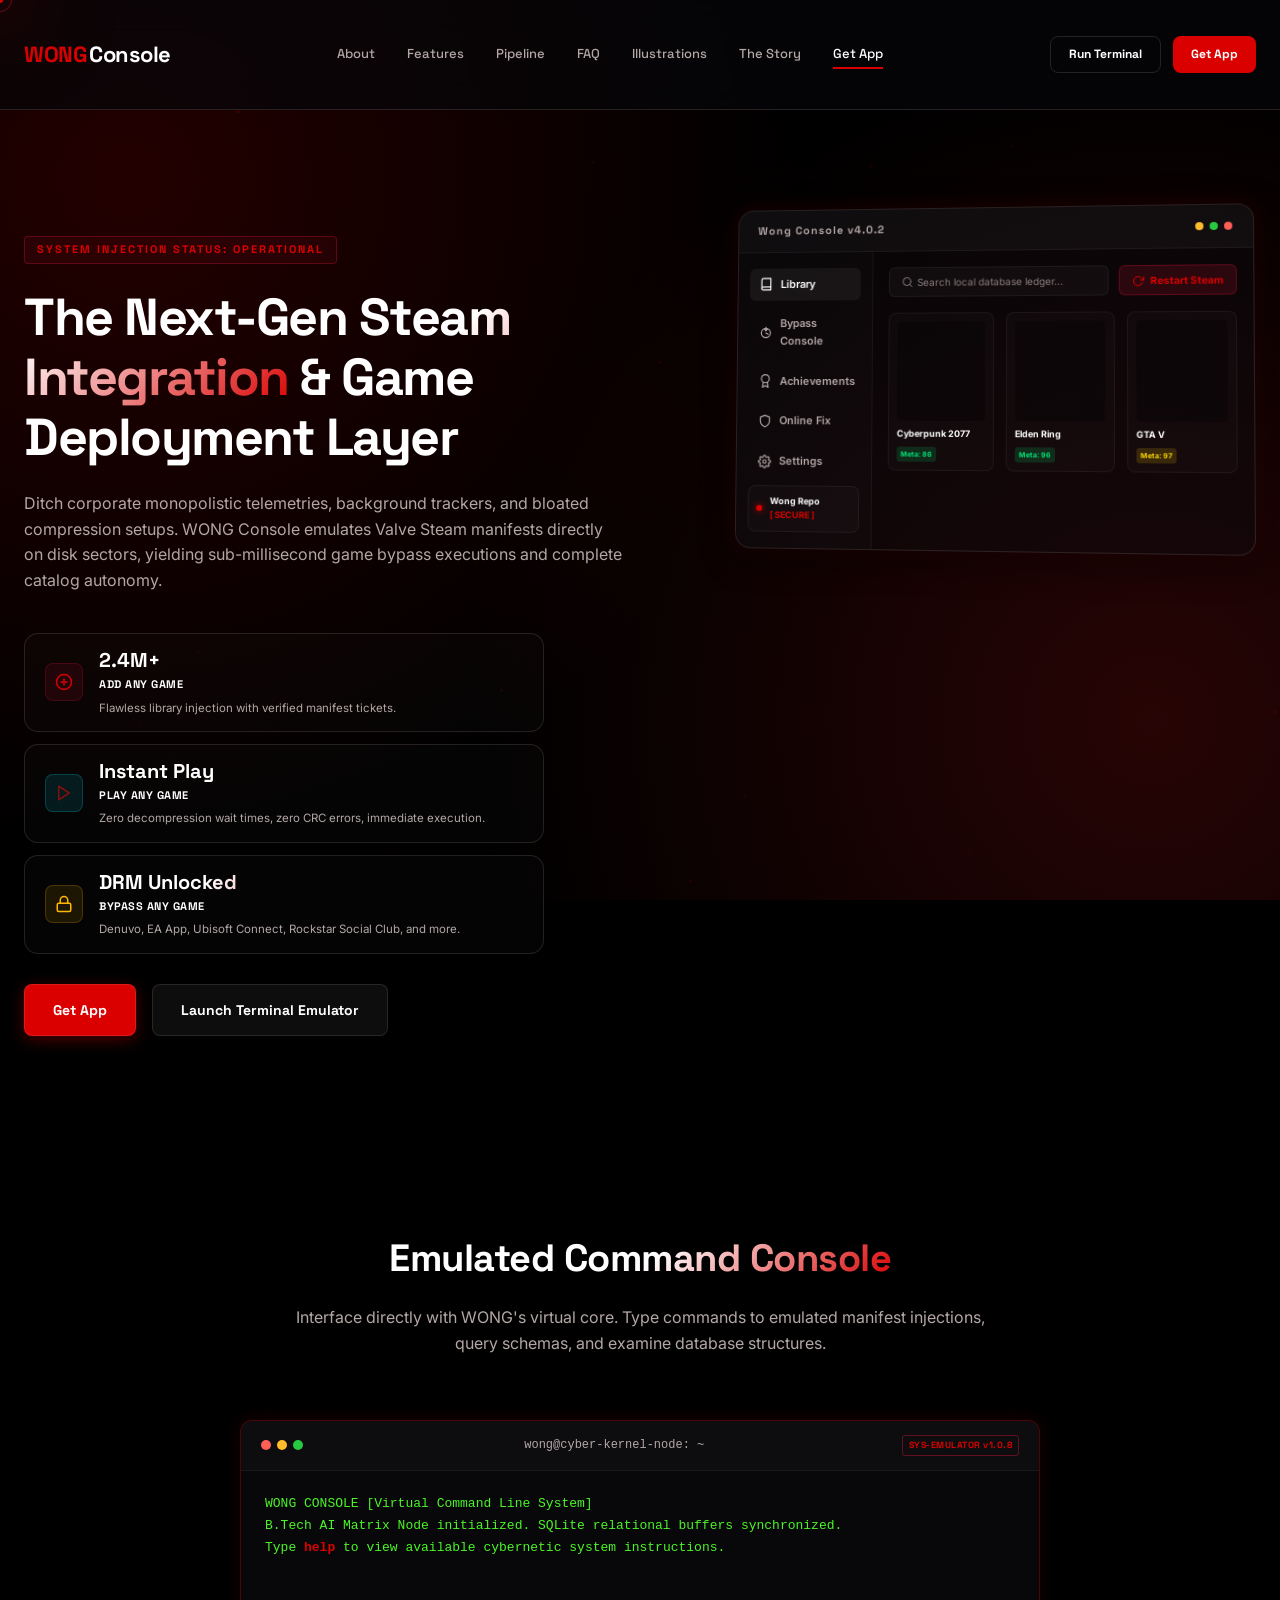
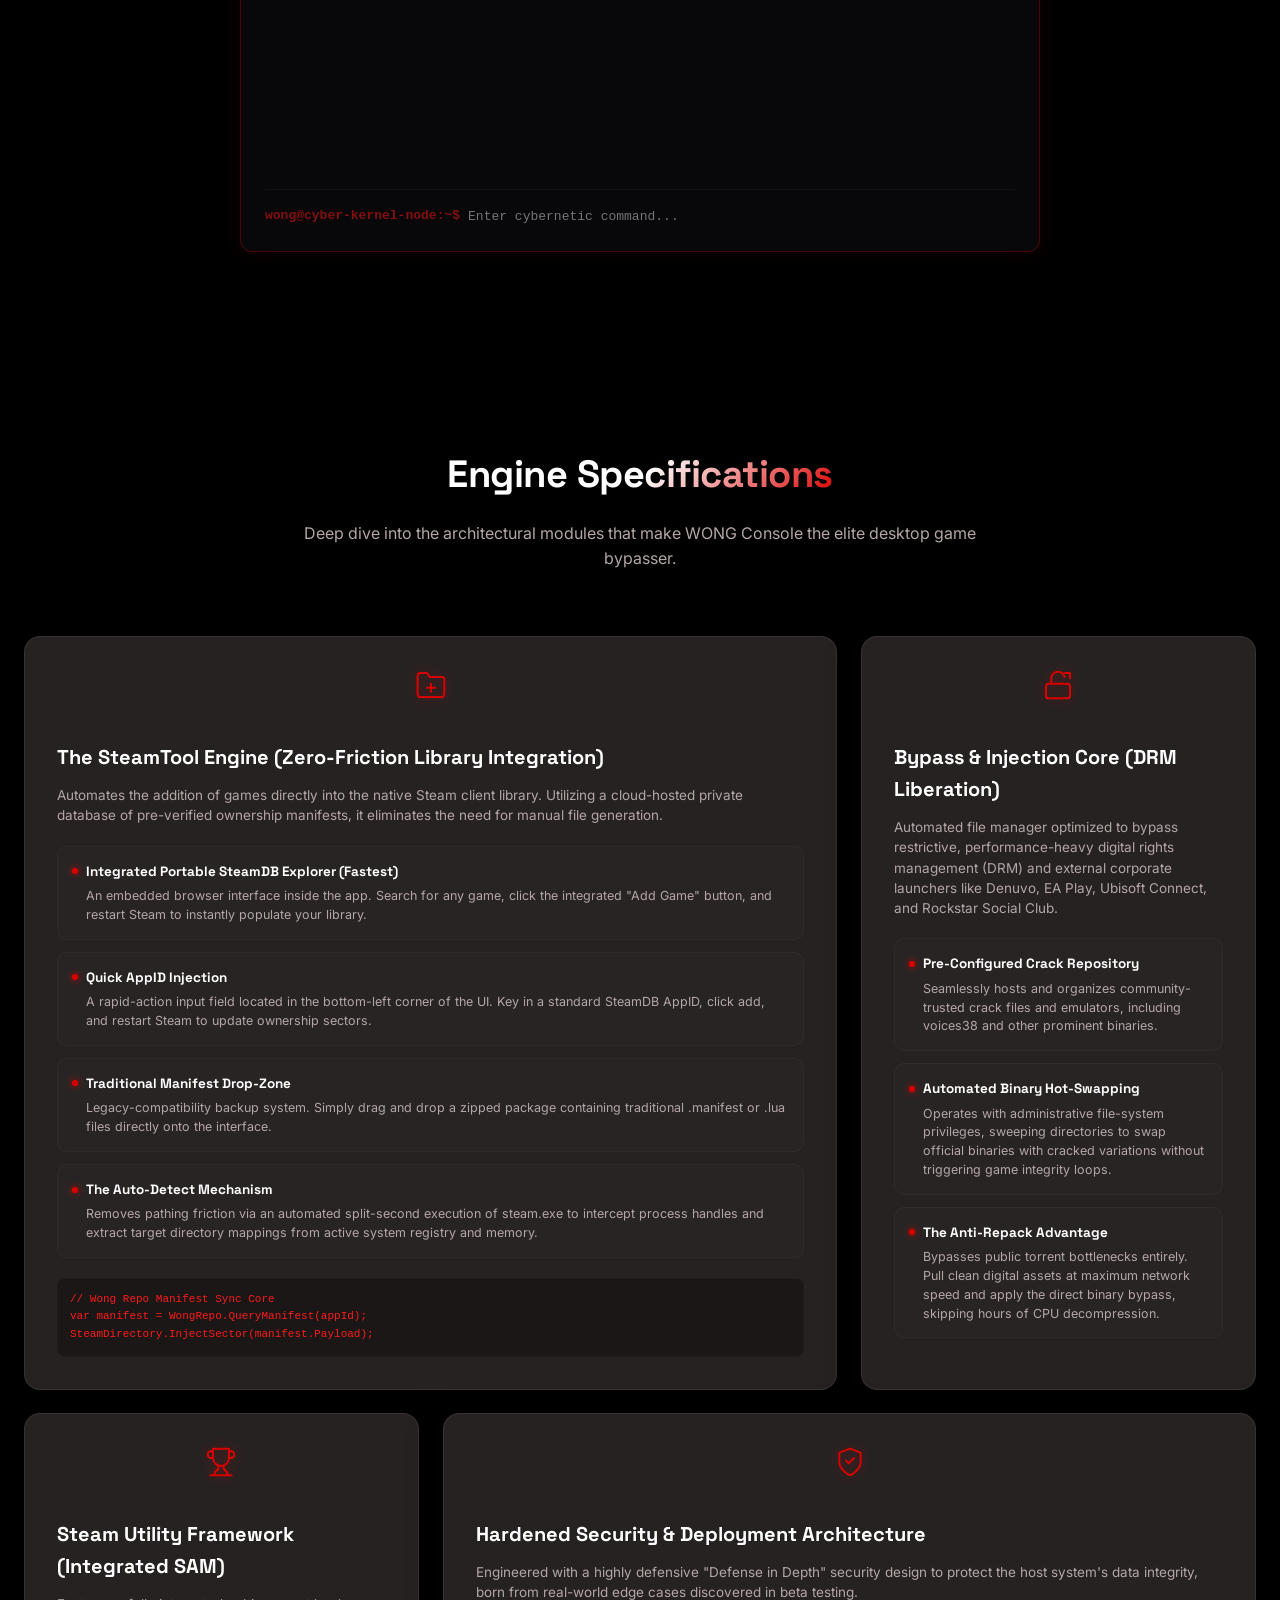
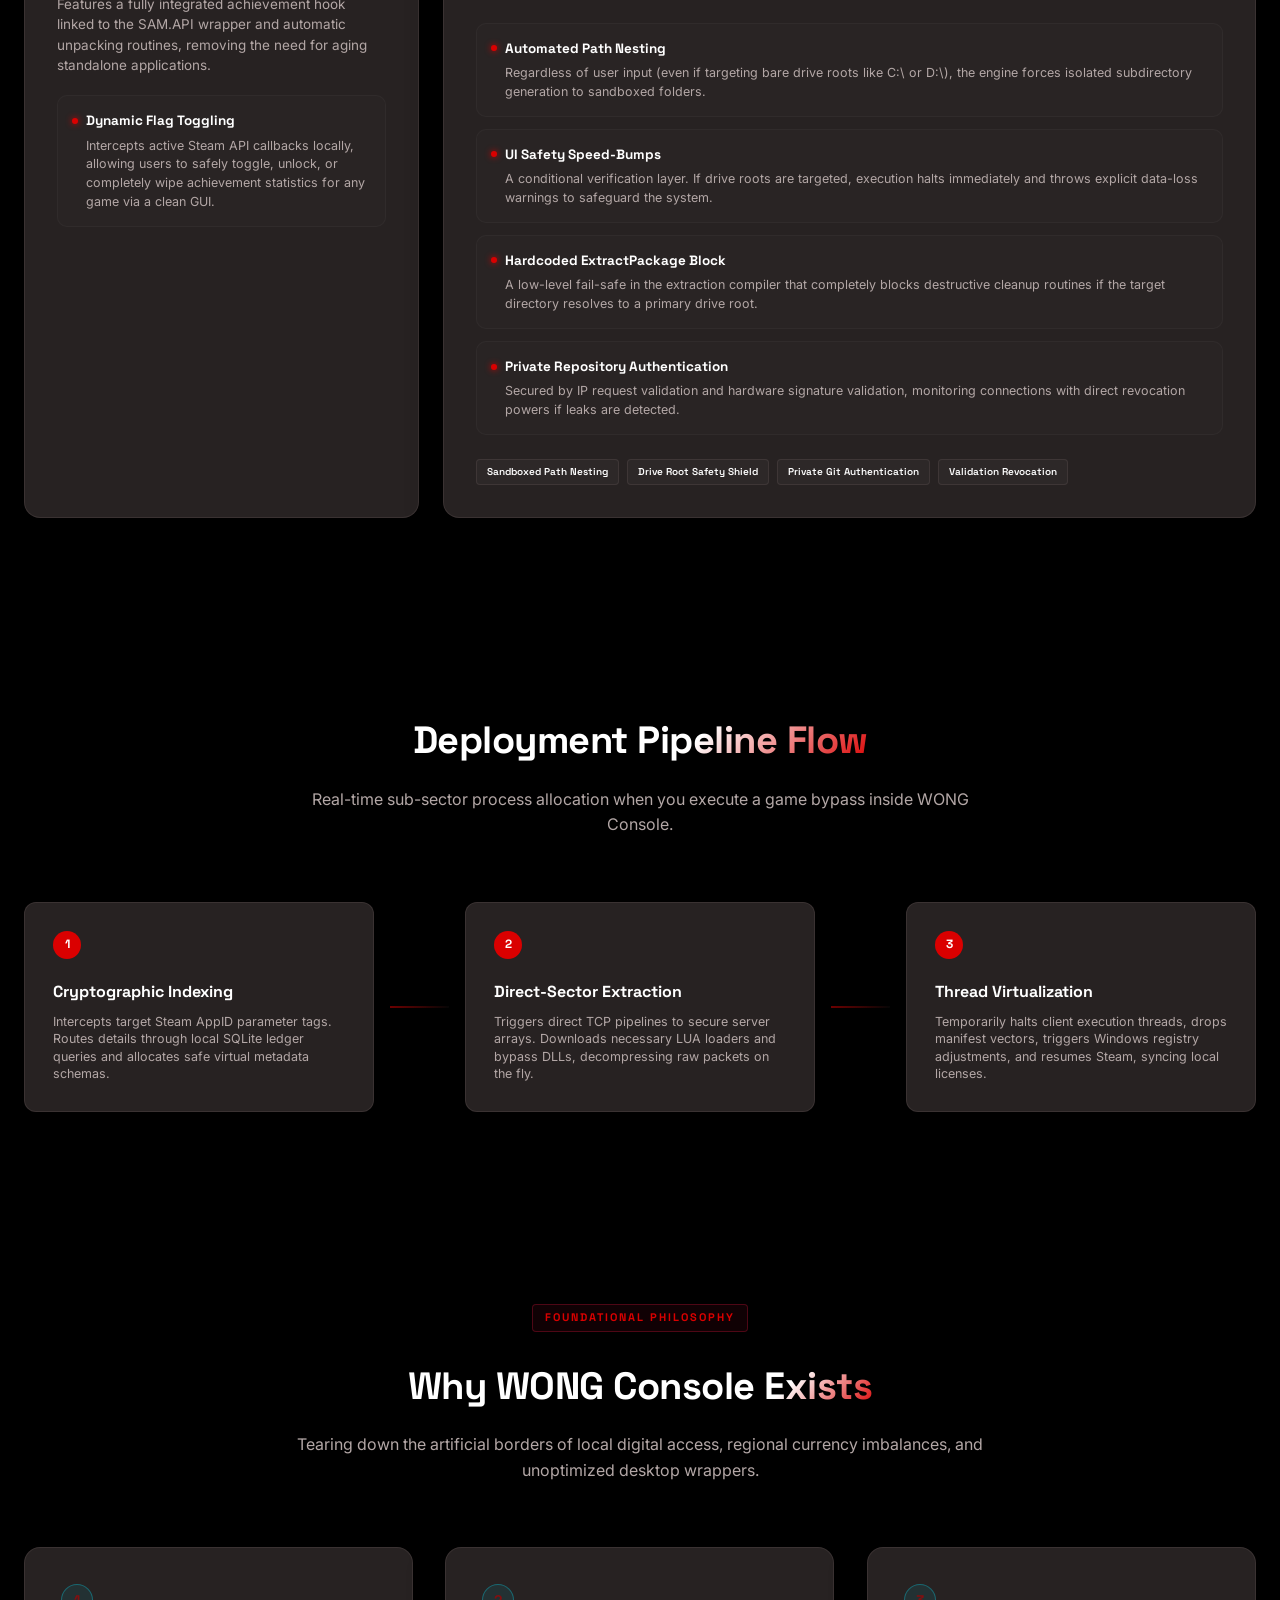
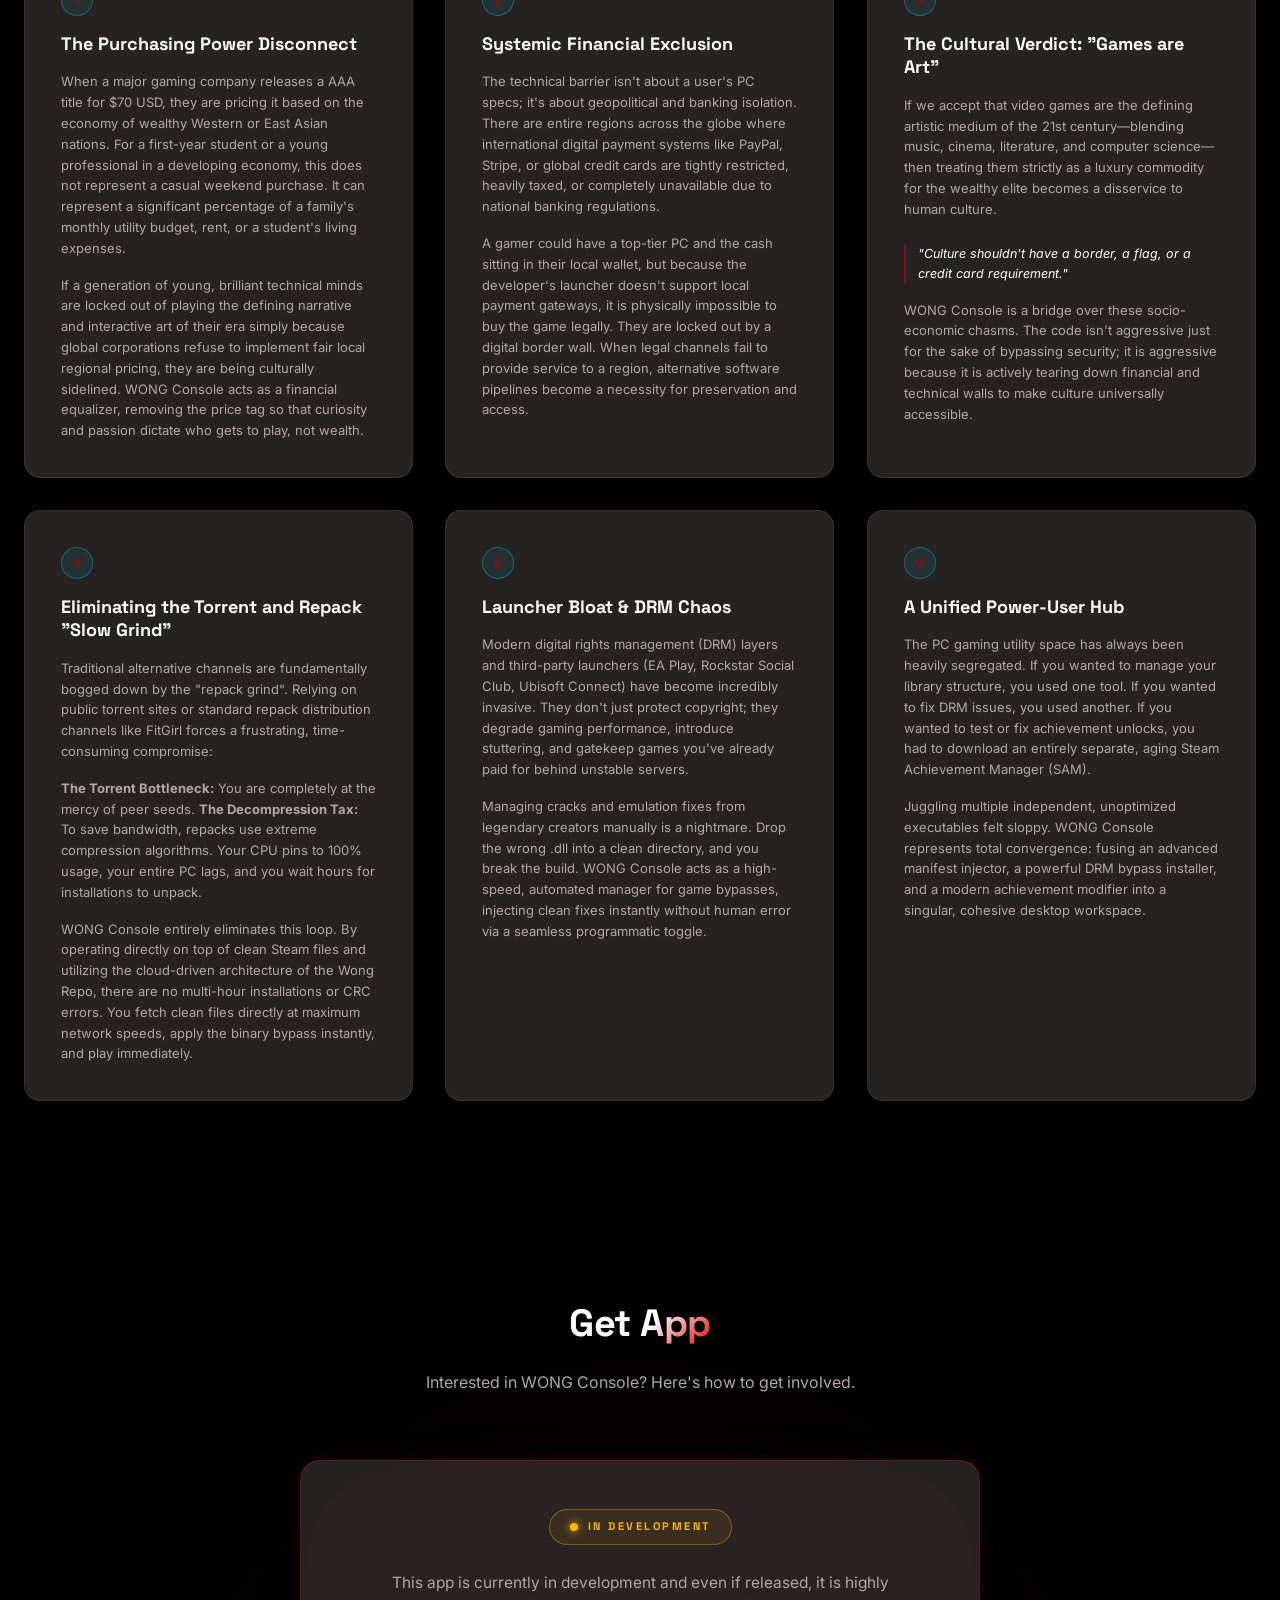
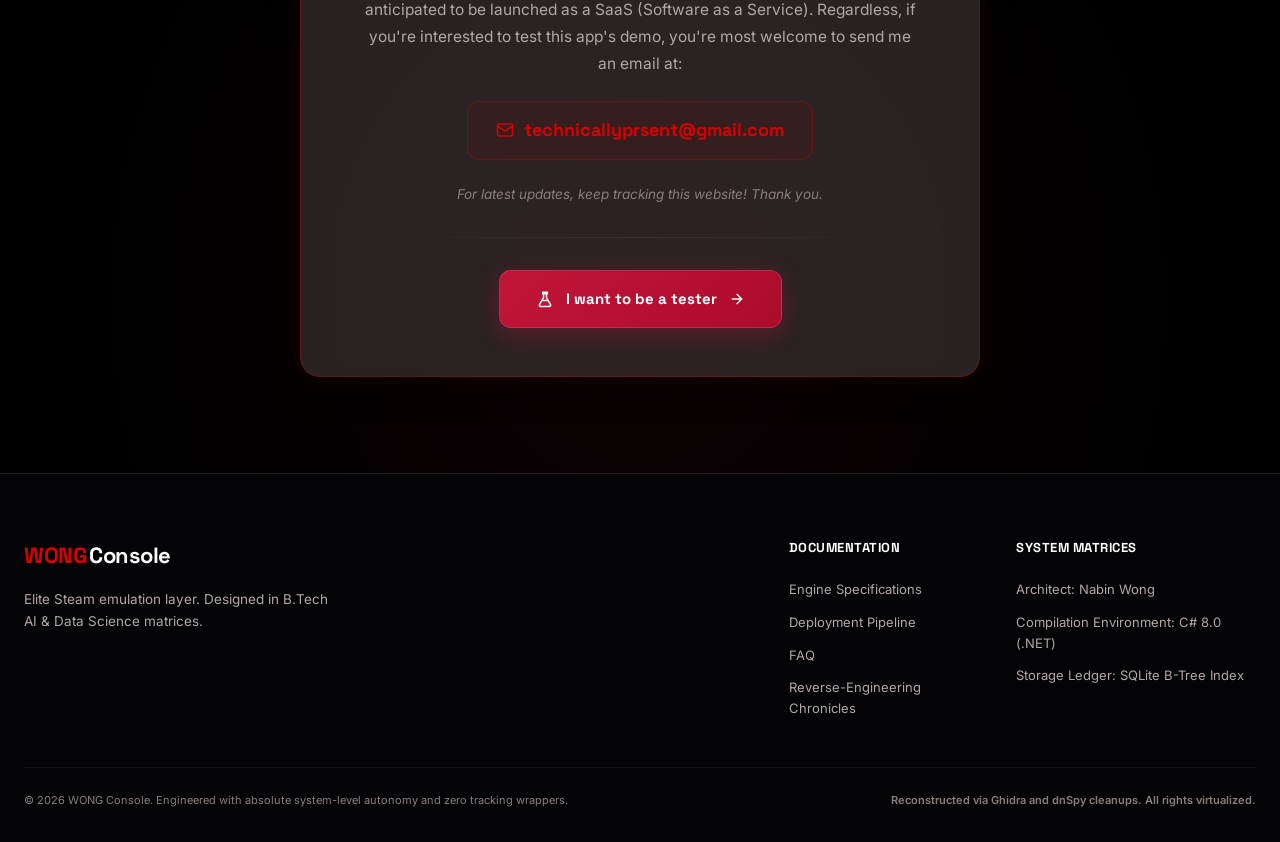
==== commit 570d93f6: "Add independent Illustrations page with demo videos" ====
--- a/index.html
+++ b/index.html
@@ -64,7 +64,8 @@
                 <a href="#about" class="nav-link" id="navLinkAbout">About</a>
                 <a href="#features" class="nav-link" id="navLinkFeatures">Features</a>
                 <a href="#pipeline" class="nav-link" id="navLinkPipeline">Pipeline</a>
-                <a href="#faq" class="nav-link" id="navLinkFaq">FAQ</a>
+                <a href="faq.html" class="nav-link" id="navLinkFaq">FAQ</a>
+                <a href="illustrations.html" class="nav-link" id="navLinkIllustrations">Illustrations</a>
                 <a href="#story" class="nav-link" id="navLinkStory">The Story</a>
                 <a href="#getapp" class="nav-link active" id="navLinkGetApp">Get App</a>
             </nav>
@@ -88,7 +89,8 @@
             <a href="#about" class="mobile-nav-link" id="mobileLinkAbout">About</a>
             <a href="#features" class="mobile-nav-link" id="mobileLinkFeatures">Features</a>
             <a href="#pipeline" class="mobile-nav-link" id="mobileLinkPipeline">Pipeline</a>
-            <a href="#faq" class="mobile-nav-link" id="mobileLinkFaq">FAQ</a>
+            <a href="faq.html" class="mobile-nav-link" id="mobileLinkFaq">FAQ</a>
+            <a href="illustrations.html" class="mobile-nav-link" id="mobileLinkIllustrations">Illustrations</a>
             <a href="#story" class="mobile-nav-link" id="mobileLinkStory">The Story</a>
             <a href="#getapp" class="mobile-nav-link" id="mobileLinkGetApp">Get App</a>
             <a href="#terminal" class="mobile-nav-link" id="mobileLinkTerminal">Simulator Terminal</a>
@@ -512,167 +514,6 @@
             </div>
         </section>
 
-        <!-- FAQ Section -->
-        <section class="faq-section" id="faq">
-            <div class="section-container">
-                <div class="section-header reveal-item reveal-scale">
-                    <h2 class="section-title">Frequently Asked <span class="gradient-text">Questions</span></h2>
-                    <p class="section-subtitle">Technical answers, security protocols, and operational guidelines for WongConsole.</p>
-                </div>
-
-                <div class="faq-grid">
-                    <!-- Q1 -->
-                    <div class="faq-card reveal-item reveal-scale reveal-delay-1">
-                        <div class="faq-question">
-                            <span class="faq-q-indicator">Q</span>
-                            <h3>How does the "Auto-Detect" feature find my Steam directory?</h3>
-                        </div>
-                        <div class="faq-answer">
-                            <p>When you click "Auto-Detect" in the settings, WongConsole briefly initiates a split-second execution of <code>steam.exe</code>. It hooks into the active process handle to pull the exact installation path directly from your system memory and Windows registry. This completely eliminates the need to manually hunt down and paste messy directory paths.</p>
-                        </div>
-                    </div>
-
-                    <!-- Q2 -->
-                    <div class="faq-card reveal-item reveal-scale reveal-delay-2">
-                        <div class="faq-question">
-                            <span class="faq-q-indicator">Q</span>
-                            <h3>Why shouldn't I install WongConsole directly to a drive root like C:\ or D:\?</h3>
-                        </div>
-                        <div class="faq-answer">
-                            <p>WongConsole uses an incredibly aggressive file-synchronization engine to clean up repository updates and inject game bypasses flawlessly. If pointed at a bare drive root, a synchronization sweep could treat your entire drive partition as a temporary workspace and purge your files.</p>
-                            <div class="faq-note">
-                                <span class="note-label">NOTE:</span> While the latest builds feature a triple-layer safety stack (Auto-Subfolder nesting, Root Warning Dialogs, and a hardcoded <code>ExtractPackage</code> code block) that makes a drive wipe impossible, it is still standard practice to keep the utility isolated in its own dedicated directory.
-                            </div>
-                        </div>
-                    </div>
-
-                    <!-- Q3 -->
-                    <div class="faq-card reveal-item reveal-scale reveal-delay-1">
-                        <div class="faq-question">
-                            <span class="faq-q-indicator">Q</span>
-                            <h3>Why don't I need to download .manifest or .lua files manually anymore?</h3>
-                        </div>
-                        <div class="faq-answer">
-                            <p>Traditional steamtools force you to scrape SteamDB, generate configuration scripts, and manually arrange files. WongConsole relies on the Wong Repo—a private, cloud-hosted database of pre-verified ownership tickets and manifest signatures. The app handles the entire injection pipeline under the hood. You just select a game via the built-in SteamDB explorer or enter an AppID, click add, restart Steam, and the game is instantly populated.</p>
-                        </div>
-                    </div>
-
-                    <!-- Q4 -->
-                    <div class="faq-card reveal-item reveal-scale reveal-delay-2">
-                        <div class="faq-question">
-                            <span class="faq-q-indicator">Q</span>
-                            <h3>How does WongConsole bypass the "FitGirl/Repack Grind"?</h3>
-                        </div>
-                        <div class="faq-answer">
-                            <p>Traditional repacks achieve small download sizes through brutal compression. The catch is that your CPU must spend hours unpacking them, causing severe hardware lag, only for you to pray it doesn't throw a CRC error at 99%.</p>
-                            <p>WongConsole flips this model:</p>
-                            <ul class="faq-bullet-list">
-                                <li>You pull 100% clean, uncompressed digital game files at your maximum network speed.</li>
-                                <li>WongConsole acts as an automated binary manager, instantly hot-swapping official launcher files with elite, community-trusted crack files (like <code>voices38</code>) in a matter of seconds.</li>
-                            </ul>
-                            <p class="highlighted-result"><strong>Result:</strong> Zero decompression time, zero high-CPU strain, and immediate execution.</p>
-                        </div>
-                    </div>
-
-                    <!-- Q5 -->
-                    <div class="faq-card reveal-item reveal-scale reveal-delay-1">
-                        <div class="faq-question">
-                            <span class="faq-q-indicator">Q</span>
-                            <h3>Can I use the built-in Steam Achievement Manager (SAM) safely?</h3>
-                        </div>
-                        <div class="faq-answer">
-                            <p>Yes. The integrated SAM tool intercepts local Steam API callbacks dynamically while the client is running. While it allows you to toggle, unlock, or completely reset achievement metrics flawlessly via a clean GUI, it is highly recommended not to manipulate achievements while playing on official, anti-cheat protected servers (like VAC) to prevent any automated platform restrictions.</p>
-                            <p>Furthermore, the SAM feature is directly adopted from the open-source repository <a href="https://github.com/gibbed/SteamAchievementManager" target="_blank" class="faq-link">gibbed/SteamAchievementManager</a> who originally made it. You can check their codebase to understand the SAM feature mechanics in detail.</p>
-                        </div>
-                    </div>
-
-                    <!-- Q6 -->
-                    <div class="faq-card reveal-item reveal-scale reveal-delay-2">
-                        <div class="faq-question">
-                            <span class="faq-q-indicator">Q</span>
-                            <h3>Why is Windows Defender / my Antivirus flagging WongConsole as a Trojan or HackTool?</h3>
-                        </div>
-                        <div class="faq-answer">
-                            <p>This is a guaranteed false positive. WongConsole requires high-level administrative file-system privileges to perform automated binary hot-swapping, inject custom .dll files, and bypass intrusive DRM layers (like Denuvo, EA, or Rockstar launchers).</p>
-                            <p>Because the app uses the exact same aggressive permission-override mechanisms that security scanners associate with untrusted payloads, it will be flagged. To use the tool, you must manually whitelist or add an exception to the WongConsole installation folder in your antivirus settings.</p>
-                        </div>
-                    </div>
-
-                    <!-- Q7 -->
-                    <div class="faq-card reveal-item reveal-scale reveal-delay-1">
-                        <div class="faq-question">
-                            <span class="faq-q-indicator">Q</span>
-                            <h3>What data does WongConsole track? Is there spyware in this app?</h3>
-                        </div>
-                        <div class="faq-answer">
-                            <p>Absolutely not. WongConsole collects zero personal identifiable information (PII), browser histories, or local credentials. The app connects to a private GitHub repository strictly to look at network traffic validation. It logs your connection handshake (IP request and hardware hash verification key) solely to confirm that you are a verified alpha/beta tester authorized to access the Wong Repo database.</p>
-                        </div>
-                    </div>
-
-                    <!-- Q8 -->
-                    <div class="faq-card reveal-item reveal-scale reveal-delay-2">
-                        <div class="faq-question">
-                            <span class="faq-q-indicator">Q</span>
-                            <h3>Can I share WongConsole with my friends?</h3>
-                        </div>
-                        <div class="faq-answer">
-                            <div class="faq-alert-danger">
-                                <span class="danger-title">⚠️ CRITICAL WARNING:</span> No. Do not share this software binary under any circumstances.
-                            </div>
-                            <p>This project is currently operating in a strictly controlled, closed alpha/beta testing phase. Network traffic hitting the Wong Repo is continuously monitored for verification. If the system detects unverified users or leaked builds running the software, strict actions will be taken, resulting in the immediate and permanent revocation of your access key and repository privileges. If your key is blacklisted, your console will lose all automated bypassing and library integration features permanently.</p>
-                        </div>
-                    </div>
-
-                    <!-- Q9 -->
-                    <div class="faq-card reveal-item reveal-scale reveal-delay-1">
-                        <div class="faq-question">
-                            <span class="faq-q-indicator">Q</span>
-                            <h3>Will using WongConsole get my main Steam account community banned or flagged?</h3>
-                        </div>
-                        <div class="faq-answer">
-                            <p>WongConsole operates entirely by manipulating your local file architecture, client configurations, and manifest structures on your machine. It does not exploit, injection-hack, or alter Valve's live cloud servers. Because of this, standard account bans for utilizing manifest-based library expansions are practically non-existent.</p>
-                            <p>However, to ensure absolute safety, never join official, anti-cheat secured servers (such as Valve Anti-Cheat / VAC) with modified binaries or while actively running the achievement modifier. If you want to be completely bulletproof, we always recommend running your initial testing configurations on an alternate or throwaway Steam profile.</p>
-                        </div>
-                    </div>
-
-                    <!-- Q10 -->
-                    <div class="faq-card reveal-item reveal-scale reveal-delay-2">
-                        <div class="faq-question">
-                            <span class="faq-q-indicator">Q</span>
-                            <h3>Can I get banned from EA, Rockstar, or Ubisoft Connect for using the bypasses?</h3>
-                        </div>
-                        <div class="faq-answer">
-                            <p>No. The bypass engine works by decoupling the game executable from those external corporate launchers entirely. When you launch a bypassed game through WongConsole, it uses emulated environment blocks to fool the game into thinking the launcher is active when it isn't. Because you aren't actually connecting to their official live servers, those external platforms have no way of tracking or banning your hardware or official accounts.</p>
-                        </div>
-                    </div>
-
-                    <!-- Q11 -->
-                    <div class="faq-card reveal-item reveal-scale reveal-delay-1">
-                        <div class="faq-question">
-                            <span class="faq-q-indicator">Q</span>
-                            <h3>Does WongConsole support online multiplayer or matchmaking for bypassed titles?</h3>
-                        </div>
-                        <div class="faq-answer">
-                            <p>Generally, no. Bypacking structural DRM layers (especially for the 80+ AAA titles supported) requires breaking connections to official corporate servers. Assume all bypassed games are strictly single-player experiences. Multiplayer functionality is restricted to local offline play, LAN play, or specific community-driven multiplayer cracks integrated directly into the specific bypass package.</p>
-                            <p><strong>Note:</strong> We will soon be adding an Online Feature in the app. However, even with the online feature active, you will only be able to play with other friends playing cracked copies, not legitimate buyers.</p>
-                        </div>
-                    </div>
-
-                    <!-- Q12 -->
-                    <div class="faq-card reveal-item reveal-scale reveal-delay-2">
-                        <div class="faq-question">
-                            <span class="faq-q-indicator">Q</span>
-                            <h3>Why did the app throw a "Critical Error: Cannot extract to root directory" warning and crash?</h3>
-                        </div>
-                        <div class="faq-answer">
-                            <p>This is our low-level system fail-safe engine (Layer 3 Protection) triggering to protect your PC. It means either user input or an environment pathing glitch attempted to point the file-extraction engine directly at a bare drive root (like C:\ or D:\).</p>
-                            <p>To prevent our hyper-aggressive synchronization scripts from wiping out your host partition files, the app immediately self-terminates before executing any write commands. To resolve this, simply ensure your installation target is pointed to a nested folder path (e.g., <code>D:\Games\WongApp\</code>).</p>
-                        </div>
-                    </div>
-                </div>
-            </div>
-        </section>
-
         <!-- Get App Section -->
         <section class="getapp-section" id="getapp">
             <div class="section-container">
